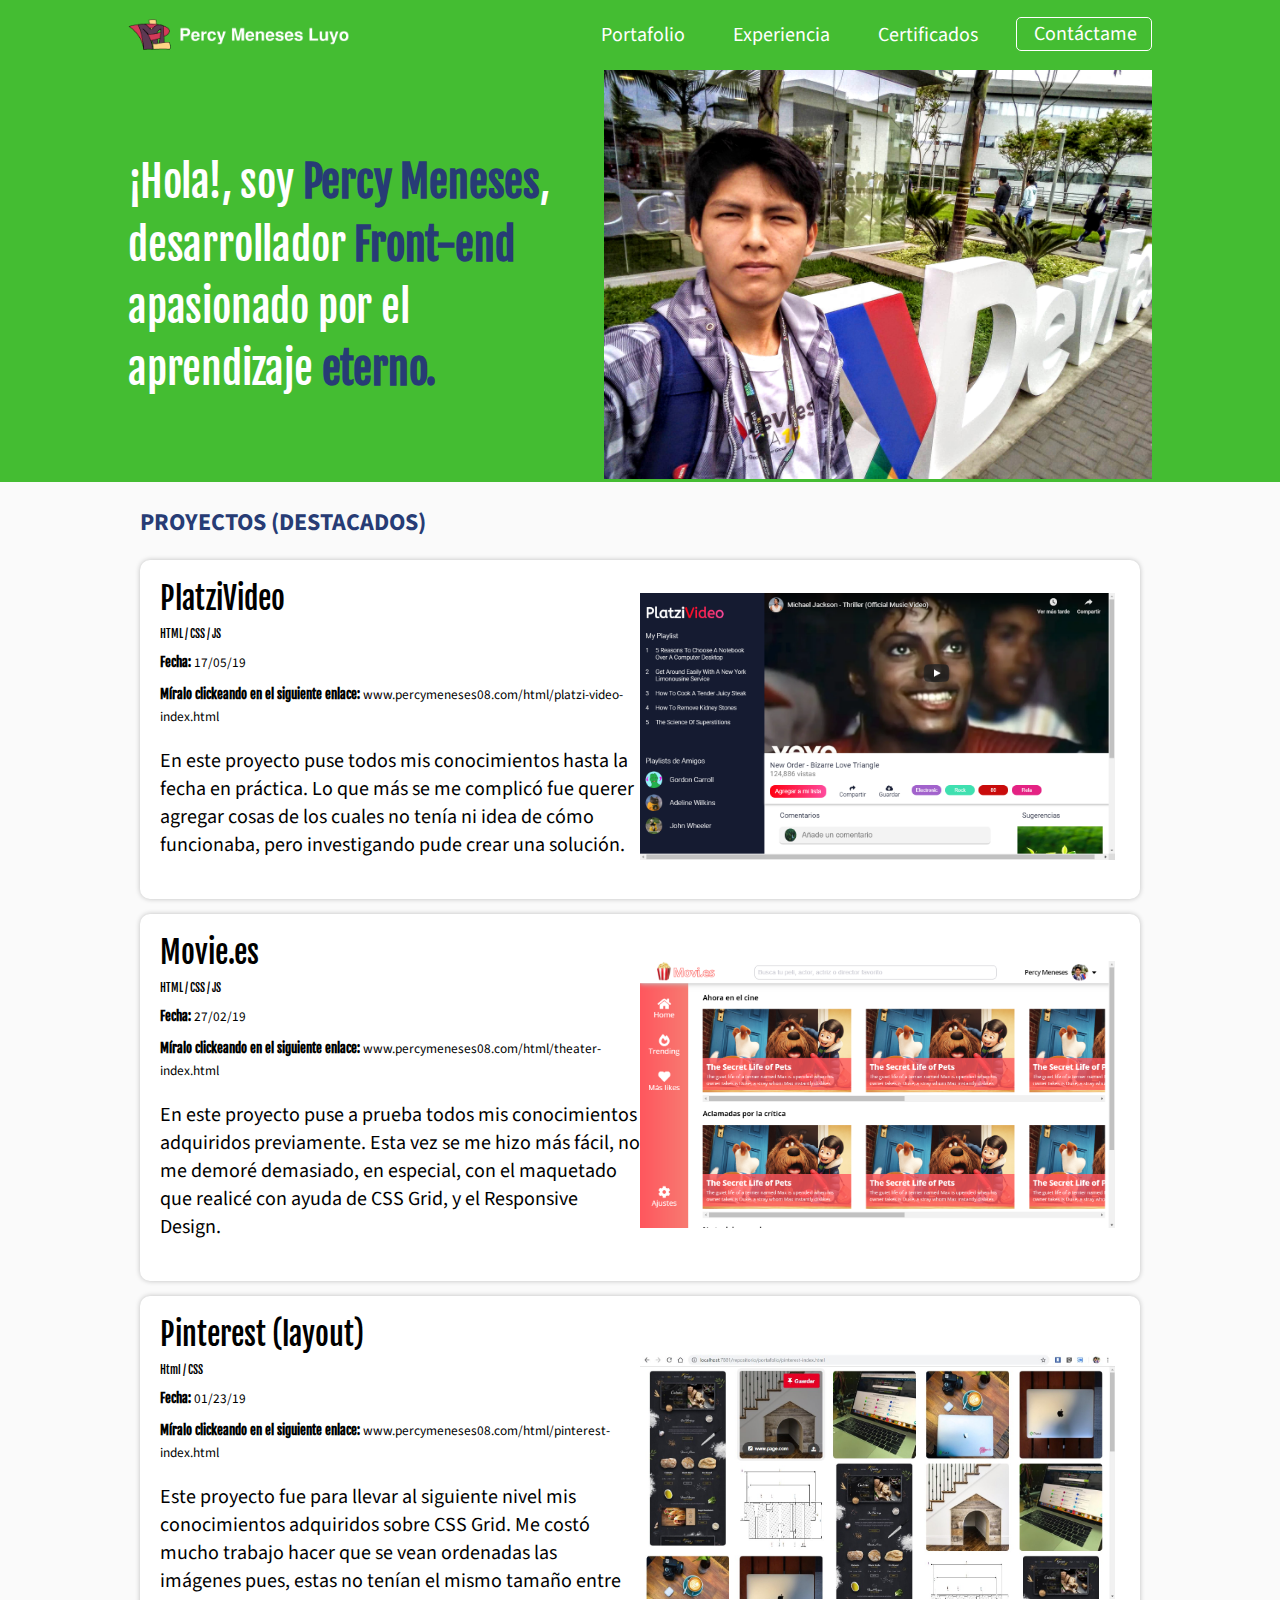
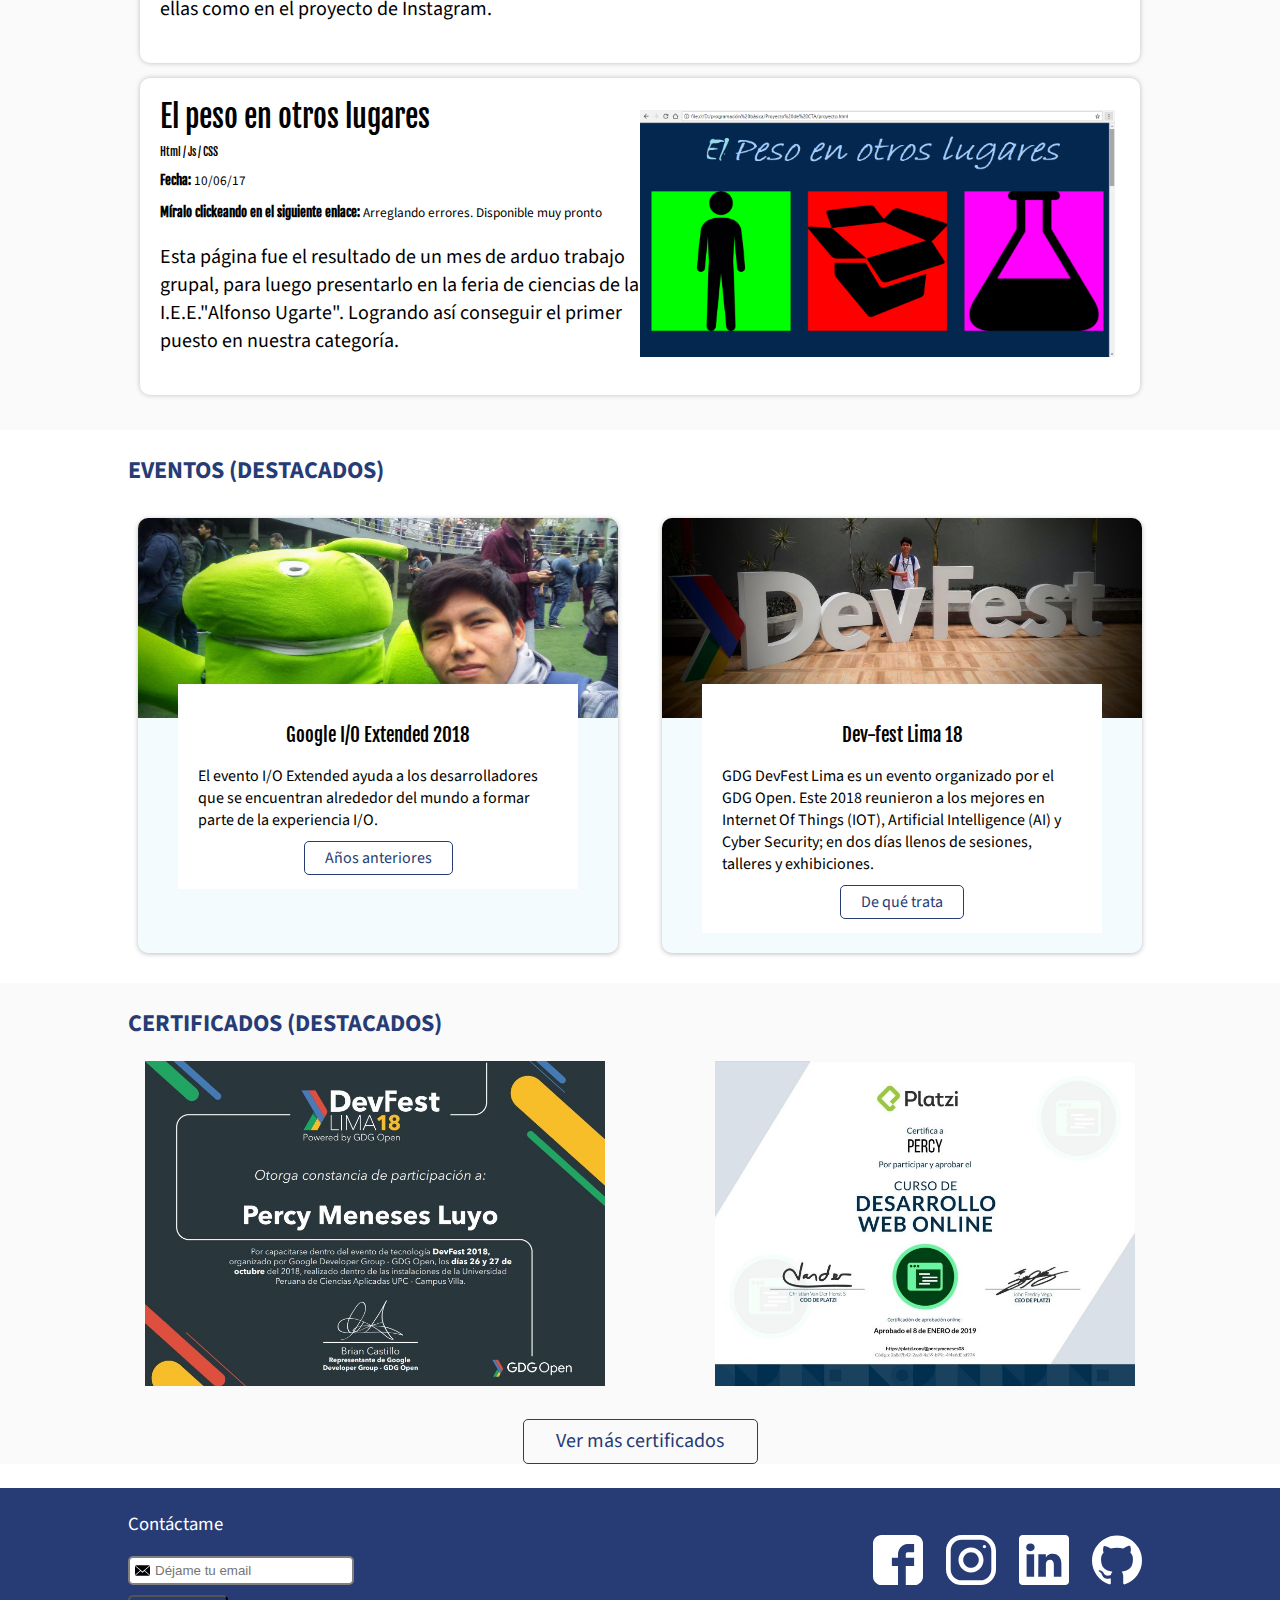
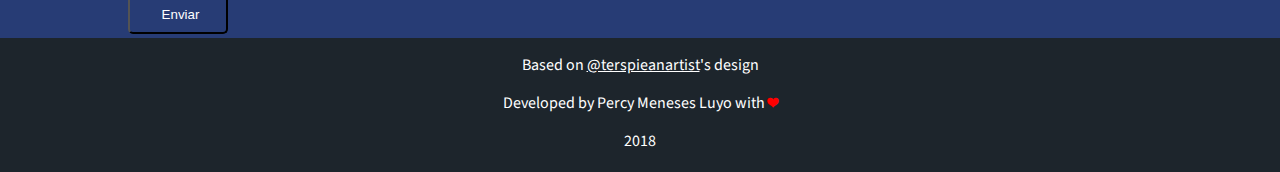
==== index.html @ 31adeeb5 "Arreglando el centrado del container proyectos en la versión móvil" ====
<!DOCTYPE html>
<html lang="es">
  <head>
    <meta charset="UTF-8">
    <meta name="viewport" content="width=device-width, initial-scale=1.0">
    <meta http-equiv="X-UA-Compatible" content="ie=edge">
    <title>Percy Meneses Luyo</title>
    <link rel="icon" type="image/png" href="images/portfolio-images/favicon.png"/>
    <link rel="stylesheet" href="https://use.fontawesome.com/releases/v5.7.2/css/all.css" integrity="sha384-fnmOCqbTlWIlj8LyTjo7mOUStjsKC4pOpQbqyi7RrhN7udi9RwhKkMHpvLbHG9Sr" crossorigin="anonymous">
    <link href="https://fonts.googleapis.com/css?family=Fjalla+One|Source+Sans+Pro" rel="stylesheet">
    <link rel="stylesheet" href="css/portfolio-styles.css"/>
  </head>
  <body>
    <header class="header">
      <div class="container width">
        <figure class="logo">
        <img src="images/portfolio-images/nombre.png" height="50" alt="Logo de mi nombre completo"/>
       </figure>
        <nav class="menu">
        <!-- esta etiqueta de abajo es para tener una lista ordenada -->
        <ol>
          <!-- esta etiqueta de abajo es para poner los íconos, ya sean puntos en una lista desordenada o números en una lista ordenada como es este caso. -->
          <li>
            <a class="link" href="#portafolio">Portafolio</a>
          </li>
          <li>
            <a class="link" href="#eventos">Experiencia</a>
          </li>
          <li>
            <a class="link" href="#certificados">Certificados</a>
          </li>
          <li>
            <a class="link contact-me" href="#contacto">Contáctame</a>
          </li>
        </ol>
        </nav>
      </div>
    </header>
    <section class="hero">
      <div class="container width">
          <h1>
            ¡Hola!, soy <strong>Percy Meneses</strong>,<br/>desarrollador 
            <strong>Front-end</strong><br/>apasionado por el<br/>aprendizaje
            <strong> eterno.</strong>
          </h1>
          <figure class="cover-page">
            <img class="hero-image" src="images/portfolio-images/portada.jpg" alt="foto de portada" width="548"/>
          </figure>
      </div>
    </section>
    <section class="portfolio" id="portafolio">
      <div class="container portfolio">
        <h2 class="project-tit">Proyectos (Destacados)</h2>
        <article class="project platzi-video">
          <div class="project-details">
          <h3 class="project-title">PlatziVideo</h3>
          <h6 class="project-course">HTML / CSS / JS</h6>
          <p class="project-date"><small><strong>Fecha:</strong> 17/05/19</small></p>
          <p class="project-url"><small><strong>Míralo clickeando en el siguiente enlace: </strong><a href="html/platzi-video-index.html">www.percymeneses08.com/html/platzi-video-index.html</a></small></p>
          <p class="project-description">En este proyecto puse todos mis conocimientos hasta la fecha en práctica. Lo que más se me complicó fue querer agregar cosas
            de los cuales no tenía ni idea de cómo funcionaba, pero investigando pude crear una solución.</p>
          </div>
          <figure class="project-image-container">
            <img class="project-image platzi-video" src="images/platzi-video-images/platzi-video-page.png" width="475" alt="captura de pantalla de mi proyecto de PlatziVideo"/>
          </figure>
        </article>
        <article class="project">
          <div class="project-details">
          <h3 class="project-title">Movie.es</h3>
          <h6 class="project-course">HTML / CSS / JS</h6>
          <p class="project-date"><small><strong>Fecha:</strong> 27/02/19</small></p>
          <p class="project-url"><small><strong>Míralo clickeando en el siguiente enlace: </strong><a href="html/theater-index.html">www.percymeneses08.com/html/theater-index.html</a></small></p>
          <p class="project-description">En este proyecto puse a prueba todos mis conocimientos adquiridos previamente. 
            Esta vez se me hizo más fácil, no me demoré demasiado, en especial, con el maquetado que realicé con ayuda de
            CSS Grid, y el Responsive Design.</p>
          </div>
          <figure class="project-image-container">
            <img class="project-image theater" src="images/theater-images/proyectoTheater.png" width="475" alt="captura de pantalla de mi proyecto de CTA"/>
          </figure>
        </article>
        <!-- <article class="project instagram">
          <div class="project-details">
          <h3 class="project-title">Instagram (layout)</h3>
          <h6 class="project-course">Html / CSS</h6>
          <p class="project-date"><small><strong>Fecha:</strong> 01/15/19</small></p>
          <p class="project-url"><small><strong>Puedes verlo en: </strong><a href="html/instagram-index.html">www.percymeneses08.com/instagram-index.html</a></small></p>
          <p class="project-description">Realicé este proyecto para plasmar mis conocimientos adquiridos en CSS Grid y aprender sobre Responsive Design. 
            Lo más complicado fue entender la sintaxis para aplicar este último en el proyecto. Sin embargo, una vez lo entiendes, luego se te vuelve más fácil.</p>
          </div>
          <figure class="project-image-container">
            <img class="project-image" src="images/instagram-images/instagram-page.jpg" width="475" alt="captura de pantalla de mi proyecto de CTA"/>
          </figure>
        </article> -->
        <article class="project pinterest">
          <div class="project-details">
          <h3 class="project-title">Pinterest (layout)</h3>
          <h6 class="project-course">Html / CSS</h6>
          <p class="project-date"><small><strong>Fecha:</strong> 01/23/19</small></p>
          <p class="project-url"><small><strong>Míralo clickeando en el siguiente enlace: </strong><a href="html/pinterest-index.html">www.percymeneses08.com/html/pinterest-index.html</a></small></p>
          <p class="project-description">Este proyecto fue para llevar al siguiente nivel mis conocimientos adquiridos sobre CSS Grid.
            Me costó mucho trabajo hacer que se vean ordenadas las imágenes pues, estas no tenían el mismo tamaño entre ellas como en el proyecto de Instagram.
          </p>
          </div>
          <figure class="project-image-container">
            <img class="project-image pinterest" src="images/pinterest-images/pinterest-page.jpg" width="475" alt="captura de pantalla de mi proyecto de CTA"/>
          </figure>
        </article>
        <article class="project peso">
          <div class="project-details">
          <h3 class="project-title">El peso en otros lugares</h3>
          <h6 class="project-course">Html / Js / CSS</h6>
          <p class="project-date"><small><strong>Fecha:</strong> 10/06/17</small></p>
          <p class="project-url"><small><strong>Míralo clickeando en el siguiente enlace:</strong> Arreglando errores. Disponible muy pronto</small></p>
          <p class="project-description">Esta página fue el resultado de un mes de arduo trabajo 
            grupal, para luego presentarlo en la feria de ciencias de la I.E.E."Alfonso Ugarte". 
            Logrando así conseguir el primer puesto en nuestra categoría.</p>
          </div>
          <figure class="project-image-container">
            <img class="project-image peso" src="images/portfolio-images/proyectoCTA.png" width="475" alt="captura de pantalla de mi proyecto de CTA"/>
          </figure>
        </article>
      </div>
    </section>
    <section id="eventos"> <!-- Esta sección se ha creado 
      para que al hacer click en la sección experiencia, nos pueda 
      llevar a dicha sección pero sin que el título quede demasiado
      pegado al margen. Esto porque el título queda fuera de la
      clase "event-list", en el cual están toda la información 
      dividida correctamente. --> </section>
    <div class="container sub-title">
      <h2 class="event-list-title">Eventos (destacados)</h2>
    </div>
    <section class="event-list">
      <div class="container eve">
        <article class="event">
          <figure class="event-image-container">
            <img src="images/portfolio-images/io-extended.jpg" alt="foto de la i/o extended 2018"/>
          </figure>
          <div class="event-detail">
            <h3 class="event-title">Google I/O Extended 2018</h3>
            <p class="event-description">El evento I/O Extended ayuda a los desarrolladores que se 
              encuentran alrededor del mundo a formar parte de la experiencia I/O.</p>
            <a class="event-url" href="https://www.youtube.com/watch?v=PXyH0X_YLo0" target="_blank">Años anteriores</a>
          </div>
        </article>
        <article class="event">
          <figure class="event-image-container">
            <img class="event-image" src="images/portfolio-images/dev-fest-18.jpg" width="500" alt="foto de la i/o extended 2018"/>
          </figure>
          <div class="event-detail">
            <h3 class="event-title">Dev-fest Lima 18</h3>
            <p class="event-description">
              GDG DevFest Lima es un evento organizado por el GDG Open. 
              Este 2018 reunieron a los mejores en Internet Of Things (IOT), Artificial Intelligence (AI) 
              y Cyber Security; en dos días llenos de sesiones, talleres y exhibiciones.
            </p>
            <a class="event-url" href="https://www.youtube.com/watch?v=TAS1Cl2WfOc" target="_blank">De qué trata</a>
          </div>
        </article>
        <!-- Esto de abajo es para aumentar más eventos. -->
        <!-- 
        <article class="event">
          <figure class="event-image-container">
            <img class="event-image" src="images/io-extended.jpg" width="500" alt="foto de la i/o extended 2018"/>
          </figure>
          <div class="event-detail">
            <h3 class="event-title">Google I/O Extended 2018</h3>
            <p class="event-description">Escribir de qué se trata</p>
            <a class="event-url" href="https://www.youtube.com/watch?v=PXyH0X_YLo0" target="blank">Ver plática</a>
          </div>
        </article>
        <article class="event">
          <figure class="event-image-container">
            <img class="event-image" src="images/io-extended.jpg" width="500" alt="foto de la i/o extended 2018"/>
          </figure>
          <div class="event-detail">
            <h3 class="event-title">Google I/O Extended 2018</h3>
            <p class="event-description">Escribir de qué se trata</p>
            <a class="event-url" href="https://www.youtube.com/watch?v=PXyH0X_YLo0" target="blank">Ver plática</a>
          </div>
        </article> -->
      </div>
    </section>
    <section class="certificates" id="certificados">
      <section class="container certificates-title">
        <h2>Certificados (destacados)</h2>
      </section>
      <div class="diplomas-section">
        <div class="diplomas">
          <figure class="certificates-image devfest">
            <img src="images/portfolio-images/certificates/devfest-2018.jpg" alt="devfest-2018"/>
          </figure>
          <!-- <figure class="certificates-image">
            <img src="images/portfolio-images/certificates/github.jpg" alt="github.jpg"/>
          </figure>-->
          <figure class="certificates-image web">
            <img src="images/portfolio-images/certificates/desarrollo-web-online.jpg" alt="desarrollo-web-online.jpg"/>
          </figure>
        </div>
          <!-- 
            <figure class="certificates-image">
            <img src="images/portfolio-images/certificates/inteligencia-artificial-ibm-watson.jpg" alt="inteligencia-artificial-ibm-watson.jpg"/>
          </figure>
          <figure class="certificates-image">
            <img src="images/portfolio-images/certificates/fundamentos-ibm-cloud.jpg" alt="fundamentos-ibm-cloud.jpg"/>
          </figure>
          <figure class="certificates-image">
            <img src="images/portfolio-images/certificates/marca-personal.jpg" alt="marca-personal.jpg"/>
          </figure>
          <figure class="certificates-image">
            <img src="images/portfolio-images/certificates/programacion-basica.jpg" alt="programacion-basica"/>
          </figure>
          -->
        <a class="event-url certificates" href="html/portfolio-certificates-index.html" target="_blank">Ver más certificados</a>
      </div>
    </section>
    <section class="contact" id="contacto">
      <div class="container width">
          <form action="/suscripcion/" class="form-email">
            <h3>Contáctame</h3>
            <input type="text" placeholder="Déjame tu email"/>
            <button>Enviar</button>
          </form>
          <div class="social">
            <a href="https://facebook.com/percymeneses08" class="social-link facebook"></a>
            <a href="https://instagram.com/percymeneses08" class="social-link instagram"></a>
            <!-- <a href="https://twitter.com/percymeneses08" class="social-link twitter"></a> -->
            <a href="https://linkedin.com/in/percymeneses08" class="social-link linkedin"></a>
            <a href="https://github.com/percymeneses08" class="social-link github"></a>
          </div>
      </div> 
    </section>
    <footer class="footer">
      <div class="container width foot">
        <div>
          <p>Based on <a href= "https://twitter.com/thespianartist" target="_blank">@terspieanartist</a>'s design</p>
        </div>
        <div>
          <p class="developer">Developed by Percy Meneses Luyo with <strong>❤</strong></p>
        </div>
        <div>2018</div>
      </div>
    </footer>
    <div class="bottom-menu">
      <ol>
        <li class="project-link">
          <span>
            <i class="fas fa-laptop-code"></i>
          </span>
          <p>Proyectos</p>
        </li>
        <li class="event-link">
          <span>
            <i class="far fa-calendar-alt"></i>
          </span>
          <p>Eventos</p>
        </li>
        <li class="certificate-link">
          <span>
            <i class="fas fa-scroll"></i>
          </span>
          <p>Certificados</p>
        </li>
        <li class="contact-link">
          <span>
            <i class="far fa-address-book"></i>
          </span>
          <p>Contáctame</p>
        </li>
      </ol>
    </div>
    <script type="text/javascript" src="js/portfolio.js"></script>
  </body>
</html>
---- css/portfolio-styles.css ----
body {
  font-family: 'Source Sans Pro', sans-serif;
  margin: 0;
}

h1,
h2,
h3,
h4,
h5,
h6 {
  font-family: 'Fjalla One', sans-serif;
  font-weight: normal;
}

h1 {
  font-size: 2.6em;
  line-height: 1.5em;
  letter-spacing: -.2px;
  color: white;
  margin: 0;
}

h1 strong {
  color: #273c75;
}

h2 {
  color: #273c75;
  text-transform: uppercase;
  font-family: 'Source Sans Pro', sans-serif;
  font-weight: bolder;
  font-size: 24px;
  margin-bottom: 40px;
}

.hero {
  height: 412px;
  /* background-image: url('../images/portada.jpg'); */
  background-color: #44bd32;
  /* background-size: 500px; */
  /* background-repeat: no-repeat; */
  /* background-position-x: right; */
  display: flex;
  align-items: center;
  justify-content: space-between;
}

.hero-image {
  object-fit: cover;
}

.container.portfolio {
  display: grid;
  justify-content: center;
  margin: 0;
}
.portfolio {
  background: #fafafa;
  padding-bottom: 20px;
  margin: 0;
}

.project {
  border-radius: 10px;
  /* margin: 10px; */
  margin-bottom: 15px;
  padding: 20px;
  background: white;
  display: flex;
  align-items: center;
  justify-content: space-between;
  box-shadow: 0px 0px 5px #bebebe;
  width: 57vw;
}

.project-course,
.project-date,
.project-url {
  margin: 10px 0;
}
.portfolio a {
  text-decoration: none;
  color: black;
}

.project-description {
  font-size: 20px;
}

.project strong {
  font-family: 'Fjalla One', sans-serif;
}

.project-title {
  font-size: 30px;
  margin-top: 0;
  margin-bottom: 10px;
}

.project-details {
  /* estos son las medidas del espacio que le pertenece a la clase "project" */
  width: 500px;
  /* height: 100px; */
}

.project-image-container {
  width: 500px;
}
.project-image {
  cursor: pointer;
}

.header {
  background-color: #44bd32;
  color: white;
  display: flex;
  justify-content: space-between;
  align-items: center;
  position: relative;
  height: 70px;
}

ol,
ul {
  margin: 0;
  padding: 0;
  /* esto de abajo es para borrar los números */
  list-style:none;
}

figure {
  margin: 0;
}

.menu {
  height: inherit;
}

.header ol {
  display: flex;
  height: inherit;
}

.header ol li {
  height: inherit;
}

.header a {
  color: white;
  text-decoration: none;
  display: flex;
  align-items: center;
  height: inherit;
  padding: 0 10px;
  justify-content: space-around;
  margin-left: 28px;
  font-size: 20px;
}

.link.contact-me {
  border: 1px solid;
  height: 30px;
  padding: 1px 17px;
  border-radius: 5px;
  width: 100px;
  margin-top: 17px;
  /* text-align: center; */
}

.footer {
  background-color: #1d252c;
  color: white;
  display: flex;
  align-items: center;
  justify-content: space-between;
}

.footer img {
  vertical-align: middle;
}

.footer a {
  color: white;
}

.container.eve {
  width: 100%;
}
.event-list {
  display: flex;
  flex-wrap: wrap;
}

.event {
  margin: 10px;
  width: 540px;
  border-radius: 10px;
  overflow: hidden;
  flex-shrink: 0;
  background: #f4fbff;
  box-shadow: 0px 1px 5px #bebebe;
}

.event-image-container {
  width: inherit;
}

.event img {
  width: inherit;
  height: 200px;
  /* esto de abajo es para que la imagen no quede deformada */
  object-fit: cover;
}

.event-detail {
  margin: 20px 40px;
  background: white;
  /* esto de abajo es para que el texto suba */
  margin-top: -40px;
  /* esto de abajo es para que el detalle del evento esté delante de la imagen */
  position: relative;
  padding: 20px;
  /* no usar just... */
  text-align: center;
}

.event-description {
  text-align: left;
}

.event-url {
  color: #273c75;
  /* el borde asimila por defecto el color de su texto */
  border: 1px solid;
  padding: 5px 20px;
  text-decoration: none;
  border-radius: 5px;
}

.certificates {
  /* background: #dcdde1; */
  background: #fafafa;
}

.container.certificates-title {
  display: flex;
  margin-top: 20px;
  padding-bottom: 0px;
}

.certificates-image.devfest,
.certificates-image.web {
  width: 460px;
  margin: 0 55px;
}
.certificates-image.web {
  width: 420px;
}

.diplomas {
  /* este margin no van en la clase certificates porque 
  sino haríamos que el color de fondo también esté centrado */
  margin: 0 auto;
  display: flex;
  /* justify-content: space-between; */
  flex-wrap: wrap;
  justify-content: center;
}
.diplomas-section {
  display: grid;
  margin-bottom: 24px;
}

.certificates-image img {
  margin-bottom: 27px;
  width: 100%;
}
.event-url.certificates {
  font-size: 20px;
  display: flex;
  justify-self: center;
  justify-content: center;
  align-items: center;
  width: 193px;
  height: 33px;
}

.contact {
  background-color: #273c75;
  color: white;
  height: 150px;
  display: flex;
  align-items: center;
  justify-content: space-between;
}

.social-link {
  display: inline-block;
  width: 50px;
  height: 50px;
  margin: 0 10px;
  background-size: 50px 50px;
}

.social-link.facebook {
  background-image: url('../images/portfolio-images/facebook.svg');
}

.social-link.instagram {
  background-image: url('../images/portfolio-images/instagram.svg');
}

.social-link.twitter {
  background-image: url('../images/portfolio-images/twitter.svg');
}

.social-link.linkedin {
  background-image: url('../images/portfolio-images/linkedin.svg');
}

.social-link.github {
  background-image: url('../images/portfolio-images/github.svg');
}

.form-email input{
  border-color: gray;
  border-style: solid;
  border-radius: 5px;
  padding: 5px 20px 5px 25px;
  background-image: url('../images/portfolio-images/envelope.svg');
  background-size: 15px 15px;
  background-repeat: no-repeat;
  background-position-y: center;
  background-position-x: 5px;
}

.form-email button {
  display: block;
  margin-top: 5px;
  background: transparent;
  color: white;
  padding: 10px 20px 10px 25px;
  border-radius: 5px;
  width: 100px;
  margin-top: 10px;
}

.form-email h3 {
  font-family: 'Source Sans Pro', sans-serif;
}

.developer {
  margin-top: 0;
}

.container {
  /* Nunca activar esto de abajo que trae problemas con el width en la versión de escritorio */
  /* width: 100%; */
  padding: 0 20vw;
  display: inherit;
  height: inherit;
  align-items: inherit;
  justify-content: space-between;
  flex-wrap: inherit;
}
.container.width {
  width: 100%;
}
.container.foot {
  display: grid;
  justify-content: center;
  justify-items: center;
  margin-bottom: 20px;
}
.container h2 {
  margin-top: 0;
  padding-top: 23px;
  margin-bottom: 20px;
}
.footer .container strong {
  color: red;
}
.bottom-menu {
  display: none;
  color: #5f6368;
}

@media screen and (max-width: 1919px) {
  .container {
    padding: 0 10vw;
  }
  .project {
    width: 75vw;
  }
  .event {
    width: 480px;
  }
}
@media screen and (max-width: 1279px) {
  .container {
    padding: 0 2vw;
  }
  .project {
    width: 91vw;
  }
  .event {
    width: 470px;
  }
  .certificates-image.certificates-image.devfest,
  .certificates-image.web {
    width: 400px;
  }
}
@media screen and (max-width: 1023px) {
  .header .container {
    justify-content: center;
  }
  .menu {
    display: none;
  }
  .cover-page {
    width: 360px;
  }
  .cover-page img {
    content: url("../images/portfolio-images/portada-mobile.jpg");
    width: 100%;
  }
  .project-tit {
    display: flex;
    justify-content: center;
  }
  .project {
    justify-content: space-around;
  }
  .project.peso {
    display: none;
  }
  .project-image-container {
    width: 600px;
    margin-left: 10px;
  }
  .project-image.platzi-video {
    content: url("../images/platzi-video-images/proyectoPlatziVideo-tablet.png");
    width: 100%;
  }
  .project-image.theater {
    content: url("../images/theater-images/proyectoTheater-tablet.png");
    width: 100%;
  }
  .project.pinterest {
    display: none;
  }
  .project-details {
    width: 300px;
  }
  .certificates-image {
    width: 270px !important;
  }
  .event {
    width: 340px;
  }
  .event-list-title {
    display: flex;
    justify-content: center;
    margin-left: 0;
  }
  .container.foot {
    margin-bottom: 100px;
  }
  .container.certificates-title {
    margin: 0;
    padding-left: 0;
    justify-content: center;
  }
  .bottom-menu {
    background-color: white;
    box-shadow: 0 -1px 6px 0 rgba(32,33,36,0.28);
    display: grid;
    position: fixed;
    bottom: 0;
  }
  .bottom-menu ol{
    display: grid;
    grid-template-columns: 25vw 25vw 25vw 25vw;
    grid-template-areas: "project-link certificate-link event-link contact-link";
    padding: 10px 0;
  }
  .bottom-menu span {
    font-size: 30px;
  }
  .bottom-menu p {
    margin: 0;
    font-size: 15px;
  }
  .project-link {
    grid-area: project-link;
  }
  .certificate-link {
    grid-area: certificate-link;
  }
  .event-link {
    grid-area: event-link;
  }
  .contact.link {
    grid-area: contact-link;
  }

  .project-link,
  .certificate-link,
  .event-link,
  .contact-link {
    display: flex;
    flex-direction: column;
    align-items: center;
  }
}
@media screen and (max-width: 767px) {
  .container h1 {
    font-size: 1.43em;
  }
  .cover-page {
    width: 140px;
  }
  .hero {
    height: 50vw;
  }
  .project-image-container {
    width: 200px;
  }
  .project-image.platzi-video {
    content: url("../images/platzi-video-images/proyectoPlatziVideo-mobile.png");
    width: 100%;
  }
  .project-image.theater {
    content: url("../images/theater-images/proyectoTheater-mobile.png");
    width: 100%;
  }
  .project-image.pinterest {
    content: url("../images/pinterest-images/proyectoPinterest-mobile.png");
    width: 100%;
  }
  .project.pinterest {
    display: grid;
  }
  .event {
    margin: 10px 0;
    width: 96vw !important;
  }
  .portfolio .container {
    padding: 0;
  }
  .project {
    justify-content: space-around;
    width: 88vw;
    display: grid;
  }
    .project-description {
      font-size: 15px;
    }
    .project.instagram,
    .project.peso {
      display: none;
    }
  .project-image-container {
    width: 300px;
    margin-left: 0;
  }
    .project-details {
      width: 300px;
    }
  .container.sub-title {
    padding: 0;
   }
  .container.container.sub-title h2 {
    margin-bottom: 10px;;
  }
  .certificates-image.certificates-image.devfest,
  .certificates-image.web {
    width: 400px !important;
    margin: 0;
  }
    .event {
      width: 365px;
    }
  .contact {
    display: grid;
    justify-content: center;
    height: 240px;
  }
    .form-email h3 {
      margin-top: 20px;
      display: grid;
      justify-content: center;
    }
    .form-email h3,
    button {
      justify-self: center;
    }
  .form-email {
    display: grid;
  }
    .social {
      margin: 10px 0;
    }
    .footer {
      display: grid;
      justify-content: center;
    }
  .footer .container div {
    justify-self: center;
  }
  
}
@media screen and (max-width: 320px) {
  .hero {
    height: 70vw;
  }
}
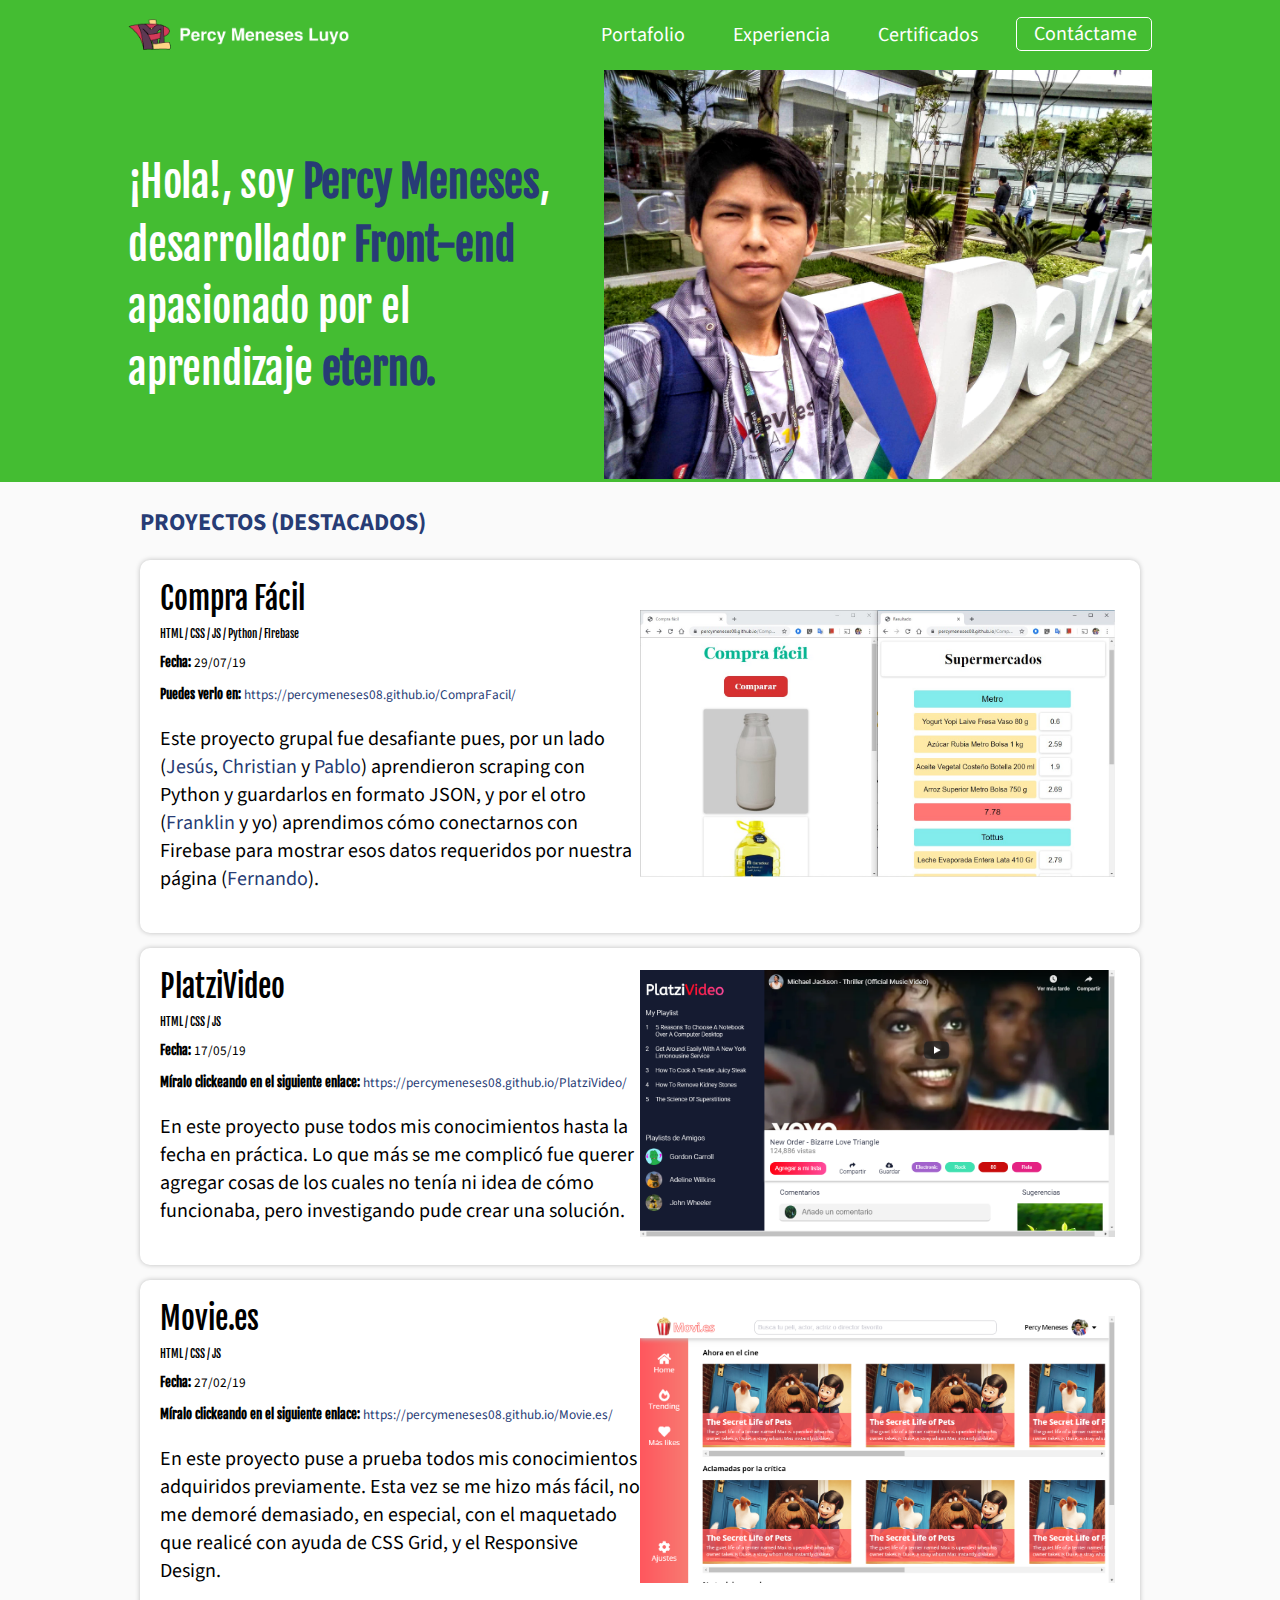
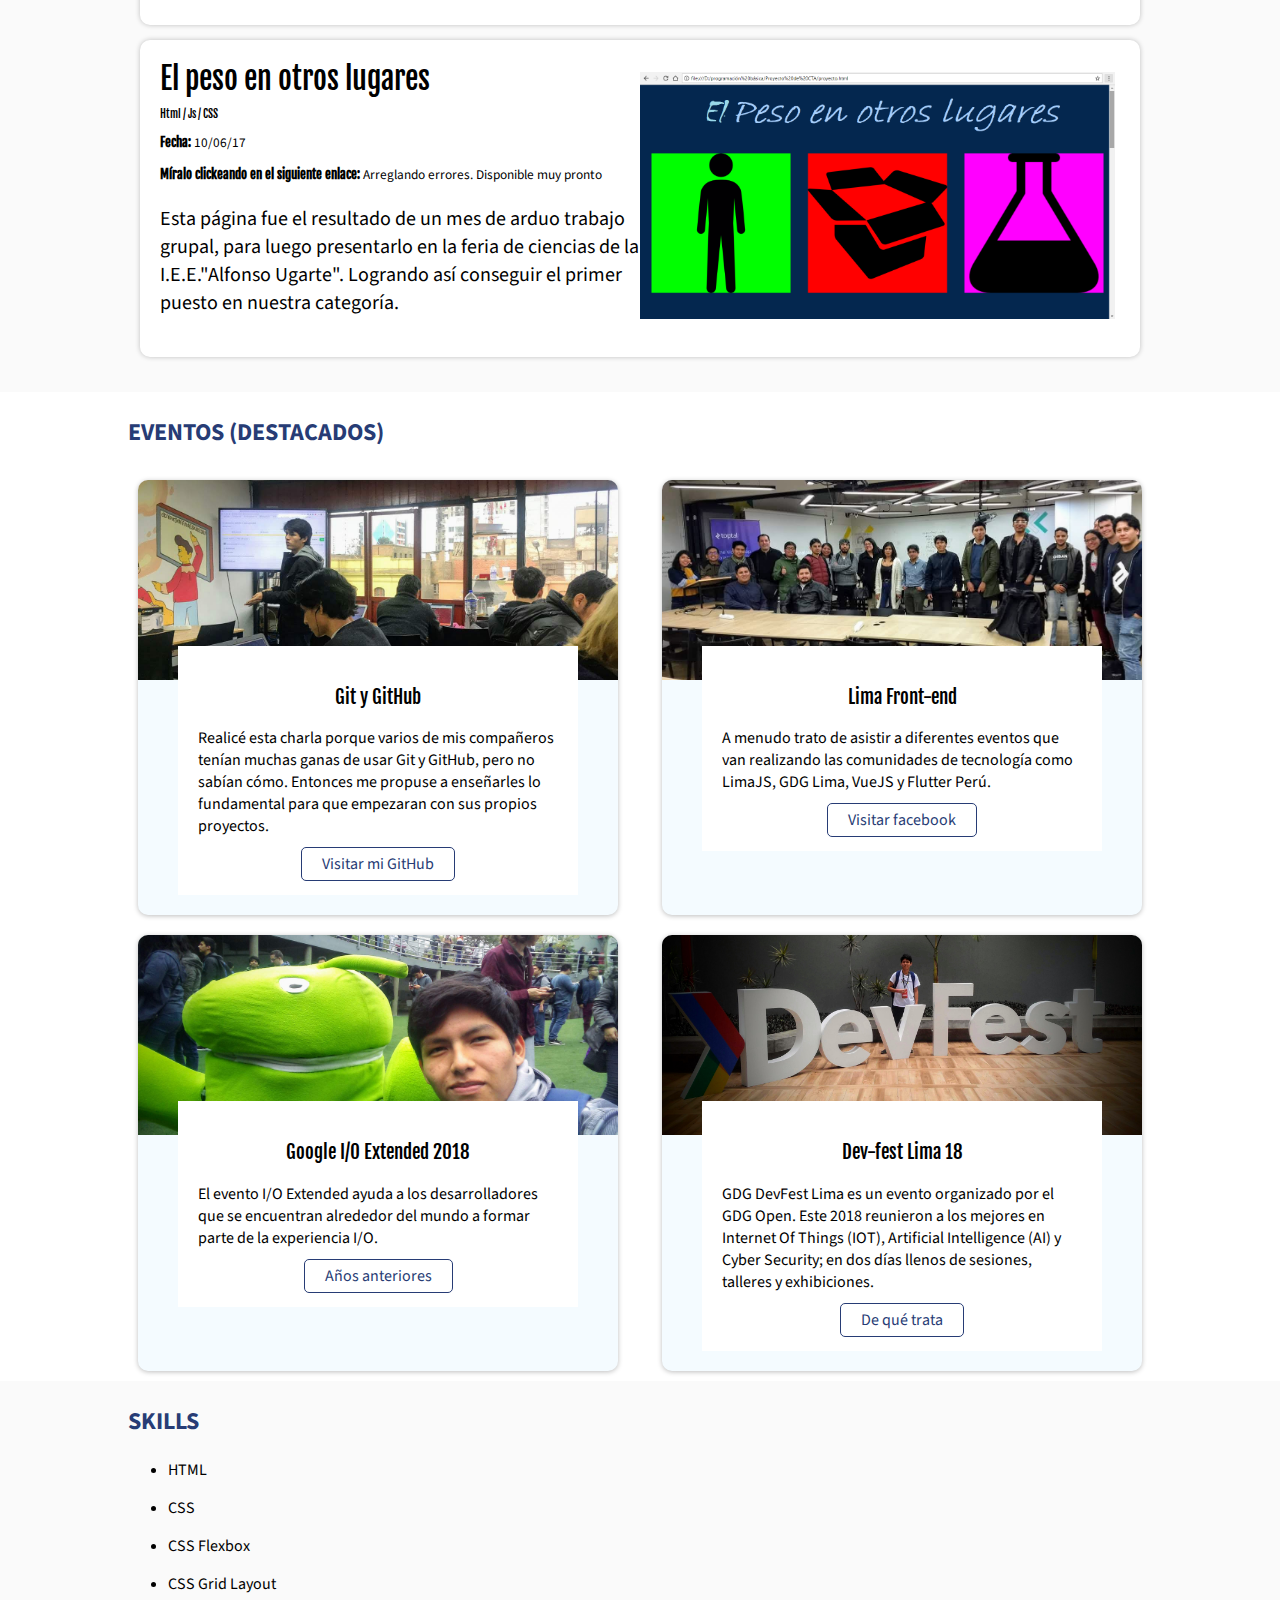
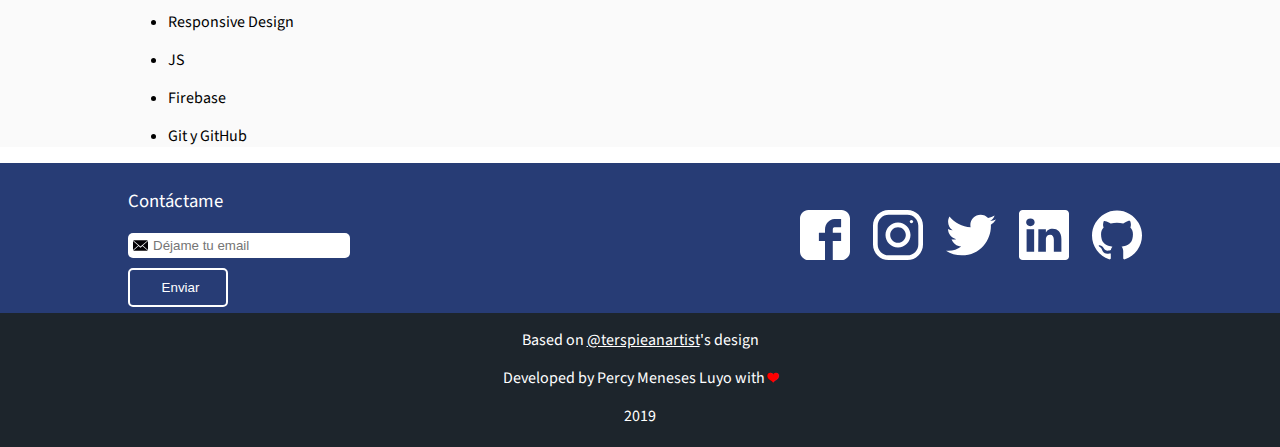
==== commit f205bd4a: "Moviendo mis proyectos a GitHub y agregando más eventos" ====
--- a/index.html
+++ b/index.html
@@ -51,12 +51,29 @@
     <section class="portfolio" id="portafolio">
       <div class="container portfolio">
         <h2 class="project-tit">Proyectos (Destacados)</h2>
+        <article class="project compraFacil">
+          <div class="project-details">
+          <h3 class="project-title">Compra Fácil</h3>
+          <h6 class="project-course">HTML / CSS / JS / Python / Firebase</h6>
+          <p class="project-date"><small><strong>Fecha:</strong> 29/07/19</small></p>
+          <p class="project-url"><small><strong>Puedes verlo en: </strong><a href="https://percymeneses08.github.io/CompraFacil/">https://percymeneses08.github.io/CompraFacil/</a></small></p>
+          <p class="project-description">
+            Este proyecto grupal fue desafiante pues, por un lado (<a href="https://www.youtube.com/channel/UCREDjwC4KYdL-m3aQ3LpA6w">Jesús</a>, 
+            <a href="https://www.linkedin.com/in/jhan-christian-calderon-mariano-20b12a163/">Christian</a> y <a href="https://github.com/PBenavides">Pablo</a>) 
+            aprendieron scraping con Python y guardarlos en formato JSON, y por el otro (<a href="">Franklin</a> y yo) aprendimos cómo conectarnos
+            con Firebase para mostrar esos datos requeridos por nuestra página (<a href="https://www.linkedin.com/in/jfacabreran">Fernando</a>).
+          </p>
+          </div>
+          <figure class="project-image-container">
+            <img class="project-image compra-facil" src="images/compra-facil-images/proyecto-compra-facil-desktop.jpg" width="475" alt="captura de pantalla del proyecto en equipo"/>
+          </figure>
+        </article>
         <article class="project platzi-video">
           <div class="project-details">
           <h3 class="project-title">PlatziVideo</h3>
           <h6 class="project-course">HTML / CSS / JS</h6>
           <p class="project-date"><small><strong>Fecha:</strong> 17/05/19</small></p>
-          <p class="project-url"><small><strong>Míralo clickeando en el siguiente enlace: </strong><a href="html/platzi-video-index.html">www.percymeneses08.com/html/platzi-video-index.html</a></small></p>
+          <p class="project-url"><small><strong>Míralo clickeando en el siguiente enlace: </strong><a href="https://percymeneses08.github.io/PlatziVideo/">https://percymeneses08.github.io/PlatziVideo/</a></small></p>
           <p class="project-description">En este proyecto puse todos mis conocimientos hasta la fecha en práctica. Lo que más se me complicó fue querer agregar cosas
             de los cuales no tenía ni idea de cómo funcionaba, pero investigando pude crear una solución.</p>
           </div>
@@ -69,7 +86,7 @@
           <h3 class="project-title">Movie.es</h3>
           <h6 class="project-course">HTML / CSS / JS</h6>
           <p class="project-date"><small><strong>Fecha:</strong> 27/02/19</small></p>
-          <p class="project-url"><small><strong>Míralo clickeando en el siguiente enlace: </strong><a href="html/theater-index.html">www.percymeneses08.com/html/theater-index.html</a></small></p>
+          <p class="project-url"><small><strong>Míralo clickeando en el siguiente enlace: </strong><a href="https://percymeneses08.github.io/Movie.es/">https://percymeneses08.github.io/Movie.es/</a></small></p>
           <p class="project-description">En este proyecto puse a prueba todos mis conocimientos adquiridos previamente. 
             Esta vez se me hizo más fácil, no me demoré demasiado, en especial, con el maquetado que realicé con ayuda de
             CSS Grid, y el Responsive Design.</p>
@@ -91,7 +108,7 @@
             <img class="project-image" src="images/instagram-images/instagram-page.jpg" width="475" alt="captura de pantalla de mi proyecto de CTA"/>
           </figure>
         </article> -->
-        <article class="project pinterest">
+        <!-- <article class="project pinterest">
           <div class="project-details">
           <h3 class="project-title">Pinterest (layout)</h3>
           <h6 class="project-course">Html / CSS</h6>
@@ -104,7 +121,7 @@
           <figure class="project-image-container">
             <img class="project-image pinterest" src="images/pinterest-images/pinterest-page.jpg" width="475" alt="captura de pantalla de mi proyecto de CTA"/>
           </figure>
-        </article>
+        </article> -->
         <article class="project peso">
           <div class="project-details">
           <h3 class="project-title">El peso en otros lugares</h3>
@@ -134,6 +151,30 @@
       <div class="container eve">
         <article class="event">
           <figure class="event-image-container">
+            <img class="event-image" src="images/portfolio-images/github-hackspace.jpg" width="500" alt="foto de la i/o extended 2018"/>
+          </figure>
+          <div class="event-detail">
+            <h3 class="event-title">Git y GitHub</h3>
+            <p class="event-description">Realicé esta charla porque varios de mis compañeros tenían muchas ganas de usar Git y GitHub,
+              pero no sabían cómo. Entonces me propuse a enseñarles lo fundamental para que empezaran con sus propios proyectos.
+            </p>
+            <a class="event-url" href="https://github.com/percymeneses08" target="blank">Visitar mi GitHub</a>
+          </div>
+        </article>
+        <article class="event">
+          <figure class="event-image-container">
+            <img class="event-image" src="images/portfolio-images/lima-frontend.jpg" width="500" alt="foto de la i/o extended 2018"/>
+          </figure>
+          <div class="event-detail">
+            <h3 class="event-title">Lima Front-end</h3>
+            <p class="event-description">A menudo trato de asistir a diferentes eventos que van realizando las comunidades de tecnología como 
+              LimaJS, GDG Lima, VueJS y Flutter Perú.
+            </p>
+            <a class="event-url" href="https://www.facebook.com/limafrontend/" target="blank">Visitar facebook</a>
+          </div>
+        </article>
+        <article class="event">
+          <figure class="event-image-container">
             <img src="images/portfolio-images/io-extended.jpg" alt="foto de la i/o extended 2018"/>
           </figure>
           <div class="event-detail">
@@ -156,32 +197,10 @@
             </p>
             <a class="event-url" href="https://www.youtube.com/watch?v=TAS1Cl2WfOc" target="_blank">De qué trata</a>
           </div>
-        </article>
-        <!-- Esto de abajo es para aumentar más eventos. -->
-        <!-- 
-        <article class="event">
-          <figure class="event-image-container">
-            <img class="event-image" src="images/io-extended.jpg" width="500" alt="foto de la i/o extended 2018"/>
-          </figure>
-          <div class="event-detail">
-            <h3 class="event-title">Google I/O Extended 2018</h3>
-            <p class="event-description">Escribir de qué se trata</p>
-            <a class="event-url" href="https://www.youtube.com/watch?v=PXyH0X_YLo0" target="blank">Ver plática</a>
-          </div>
-        </article>
-        <article class="event">
-          <figure class="event-image-container">
-            <img class="event-image" src="images/io-extended.jpg" width="500" alt="foto de la i/o extended 2018"/>
-          </figure>
-          <div class="event-detail">
-            <h3 class="event-title">Google I/O Extended 2018</h3>
-            <p class="event-description">Escribir de qué se trata</p>
-            <a class="event-url" href="https://www.youtube.com/watch?v=PXyH0X_YLo0" target="blank">Ver plática</a>
-          </div>
-        </article> -->
-      </div>
-    </section>
-    <section class="certificates" id="certificados">
+        </article> 
+      </div>
+    </section>
+    <!-- <section class="certificates" id="certificados">
       <section class="container certificates-title">
         <h2>Certificados (destacados)</h2>
       </section>
@@ -190,29 +209,45 @@
           <figure class="certificates-image devfest">
             <img src="images/portfolio-images/certificates/devfest-2018.jpg" alt="devfest-2018"/>
           </figure>
-          <!-- <figure class="certificates-image">
-            <img src="images/portfolio-images/certificates/github.jpg" alt="github.jpg"/>
-          </figure>-->
           <figure class="certificates-image web">
             <img src="images/portfolio-images/certificates/desarrollo-web-online.jpg" alt="desarrollo-web-online.jpg"/>
           </figure>
         </div>
-          <!-- 
-            <figure class="certificates-image">
-            <img src="images/portfolio-images/certificates/inteligencia-artificial-ibm-watson.jpg" alt="inteligencia-artificial-ibm-watson.jpg"/>
-          </figure>
-          <figure class="certificates-image">
-            <img src="images/portfolio-images/certificates/fundamentos-ibm-cloud.jpg" alt="fundamentos-ibm-cloud.jpg"/>
-          </figure>
-          <figure class="certificates-image">
-            <img src="images/portfolio-images/certificates/marca-personal.jpg" alt="marca-personal.jpg"/>
-          </figure>
-          <figure class="certificates-image">
-            <img src="images/portfolio-images/certificates/programacion-basica.jpg" alt="programacion-basica"/>
-          </figure>
-          -->
         <a class="event-url certificates" href="html/portfolio-certificates-index.html" target="_blank">Ver más certificados</a>
       </div>
+    </section> -->
+    <section class="certificates" id="certificados">
+      <section class="container">
+        <h2>Skills</h2>
+        <div>
+          <ul>
+            <li>
+              <p>HTML</p>
+            </li>
+            <li>
+              <p>CSS</p>
+            </li>
+            <li>
+              <p>CSS Flexbox</p>
+            </li>
+            <li>
+              <p>CSS Grid Layout</p>
+            </li>
+            <li>
+              <p>Responsive Design</p>
+            </li>
+            <li>
+              <p>JS</p>
+            </li>
+            <li>
+              <p>Firebase</p>
+            </li>
+            <li>
+              <p>Git y GitHub</p>
+            </li>
+          </ul>
+        </div>
+      </section>
     </section>
     <section class="contact" id="contacto">
       <div class="container width">
@@ -224,7 +259,7 @@
           <div class="social">
             <a href="https://facebook.com/percymeneses08" class="social-link facebook"></a>
             <a href="https://instagram.com/percymeneses08" class="social-link instagram"></a>
-            <!-- <a href="https://twitter.com/percymeneses08" class="social-link twitter"></a> -->
+            <a href="https://twitter.com/percymeneses08" class="social-link twitter"></a>
             <a href="https://linkedin.com/in/percymeneses08" class="social-link linkedin"></a>
             <a href="https://github.com/percymeneses08" class="social-link github"></a>
           </div>
@@ -238,7 +273,7 @@
         <div>
           <p class="developer">Developed by Percy Meneses Luyo with <strong>❤</strong></p>
         </div>
-        <div>2018</div>
+        <div>2019</div>
       </div>
     </footer>
     <div class="bottom-menu">
@@ -259,7 +294,7 @@
           <span>
             <i class="fas fa-scroll"></i>
           </span>
-          <p>Certificados</p>
+          <p>Skills</p>
         </li>
         <li class="contact-link">
           <span>
--- a/css/portfolio-styles.css
+++ b/css/portfolio-styles.css
@@ -81,7 +81,7 @@
 }
 .portfolio a {
   text-decoration: none;
-  color: black;
+  color: #273c75;
 }
 
 .project-description {
@@ -126,7 +126,7 @@
   margin: 0;
   padding: 0;
   /* esto de abajo es para borrar los números */
-  list-style:none;
+  list-style: none;
 }
 
 figure {
@@ -257,6 +257,15 @@
 .certificates-image.web {
   width: 420px;
 }
+.certificates h2 {
+  margin: 5px 0;
+}
+.certificates div {
+  padding: 0 40px;
+}
+.certificates ul {
+  list-style: unset;
+}
 
 .diplomas {
   /* este margin no van en la clase certificates porque 
@@ -324,8 +333,7 @@
 }
 
 .form-email input{
-  border-color: gray;
-  border-style: solid;
+  border: 0;
   border-radius: 5px;
   padding: 5px 20px 5px 25px;
   background-image: url('../images/portfolio-images/envelope.svg');
@@ -344,6 +352,7 @@
   border-radius: 5px;
   width: 100px;
   margin-top: 10px;
+  border: 2px solid white;
 }
 
 .form-email h3 {
@@ -440,6 +449,10 @@
     width: 600px;
     margin-left: 10px;
   }
+  .project-image.compra-facil{
+    content: url("../images/compra-facil-images/proyecto-compra-facil-tablet.png");
+    width: 100%;
+  }
   .project-image.platzi-video {
     content: url("../images/platzi-video-images/proyectoPlatziVideo-tablet.png");
     width: 100%;
@@ -483,7 +496,7 @@
   .bottom-menu ol{
     display: grid;
     grid-template-columns: 25vw 25vw 25vw 25vw;
-    grid-template-areas: "project-link certificate-link event-link contact-link";
+    grid-template-areas: "project-link event-link certificate-link contact-link";
     padding: 10px 0;
   }
   .bottom-menu span {
@@ -528,6 +541,10 @@
   .project-image-container {
     width: 200px;
   }
+  .project-image.compra-facil {
+    content: url("../images/compra-facil-images/proyecto-compra-facil-mobile.png");
+    width: 100%;
+  }
   .project-image.platzi-video {
     content: url("../images/platzi-video-images/proyectoPlatziVideo-mobile.png");
     width: 100%;
@@ -552,7 +569,7 @@
   }
   .project {
     justify-content: space-around;
-    width: 88vw;
+    width: 86vw;
     display: grid;
   }
     .project-description {
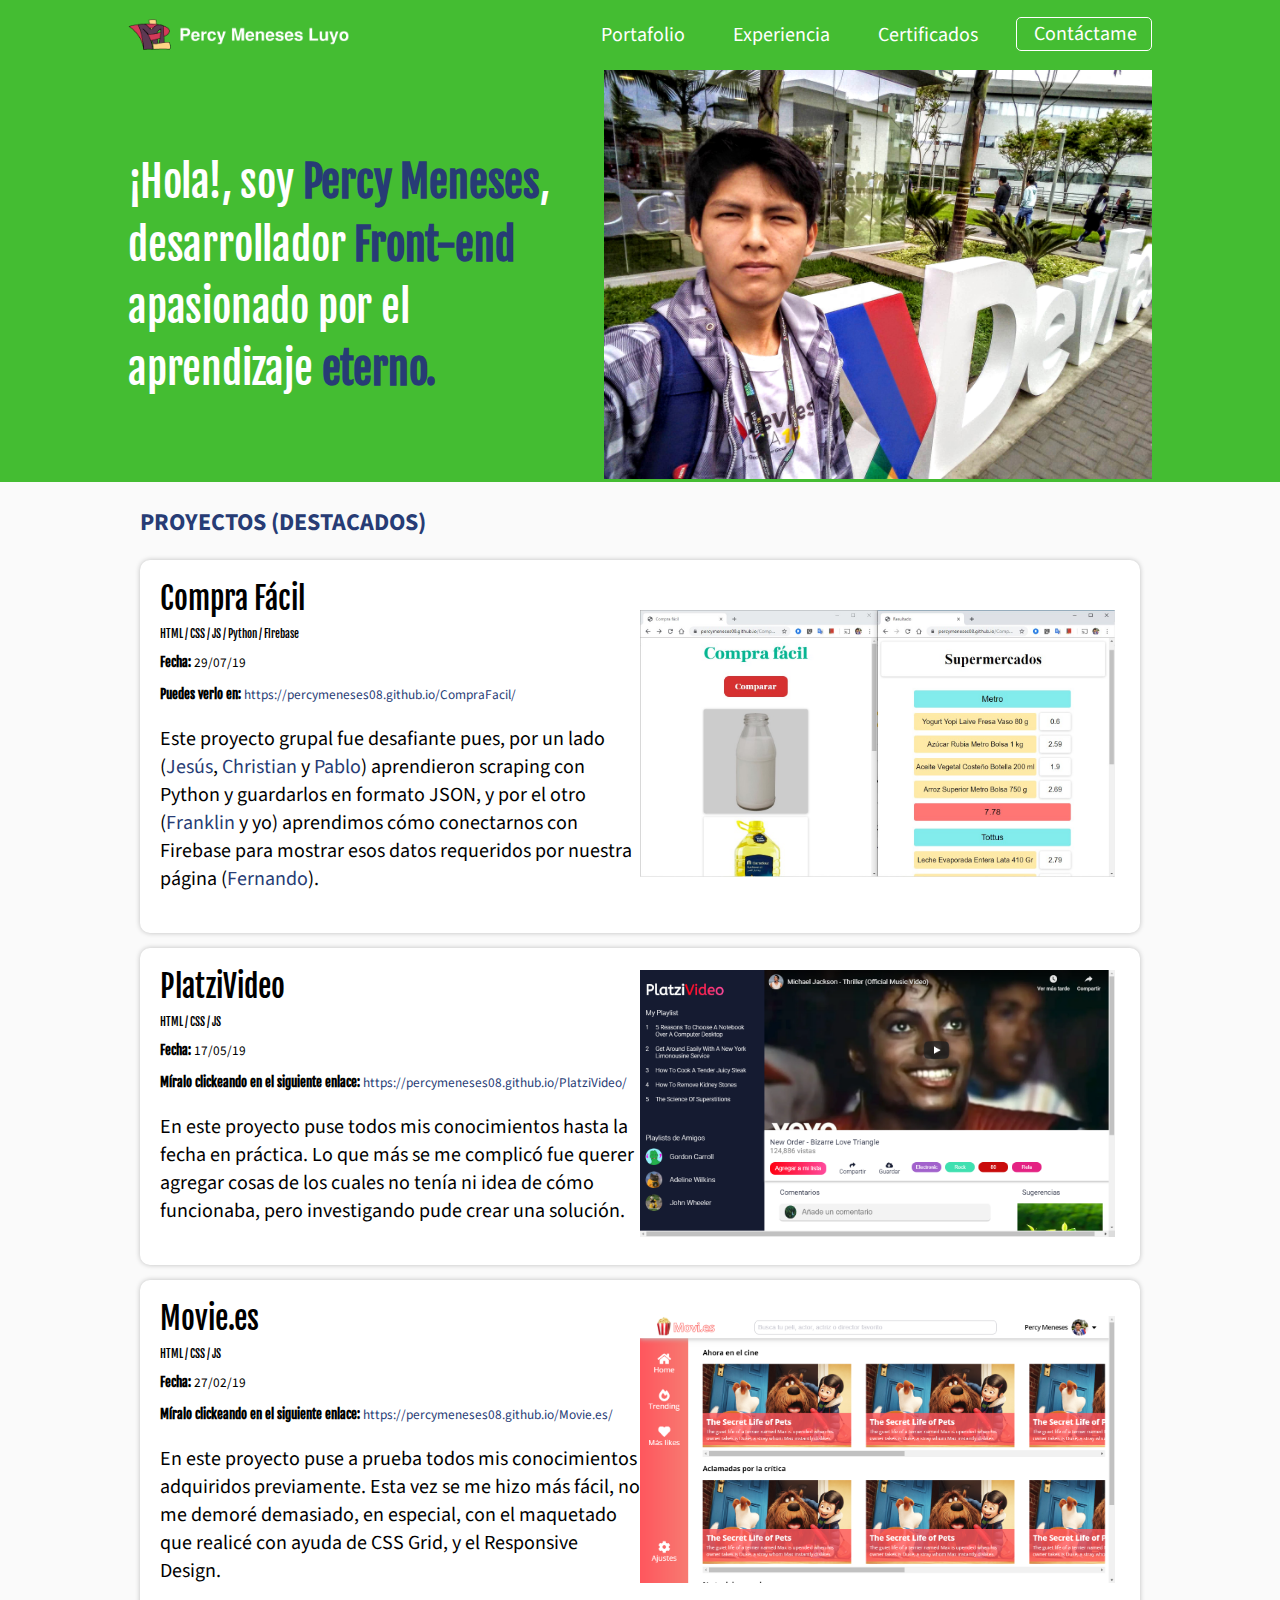
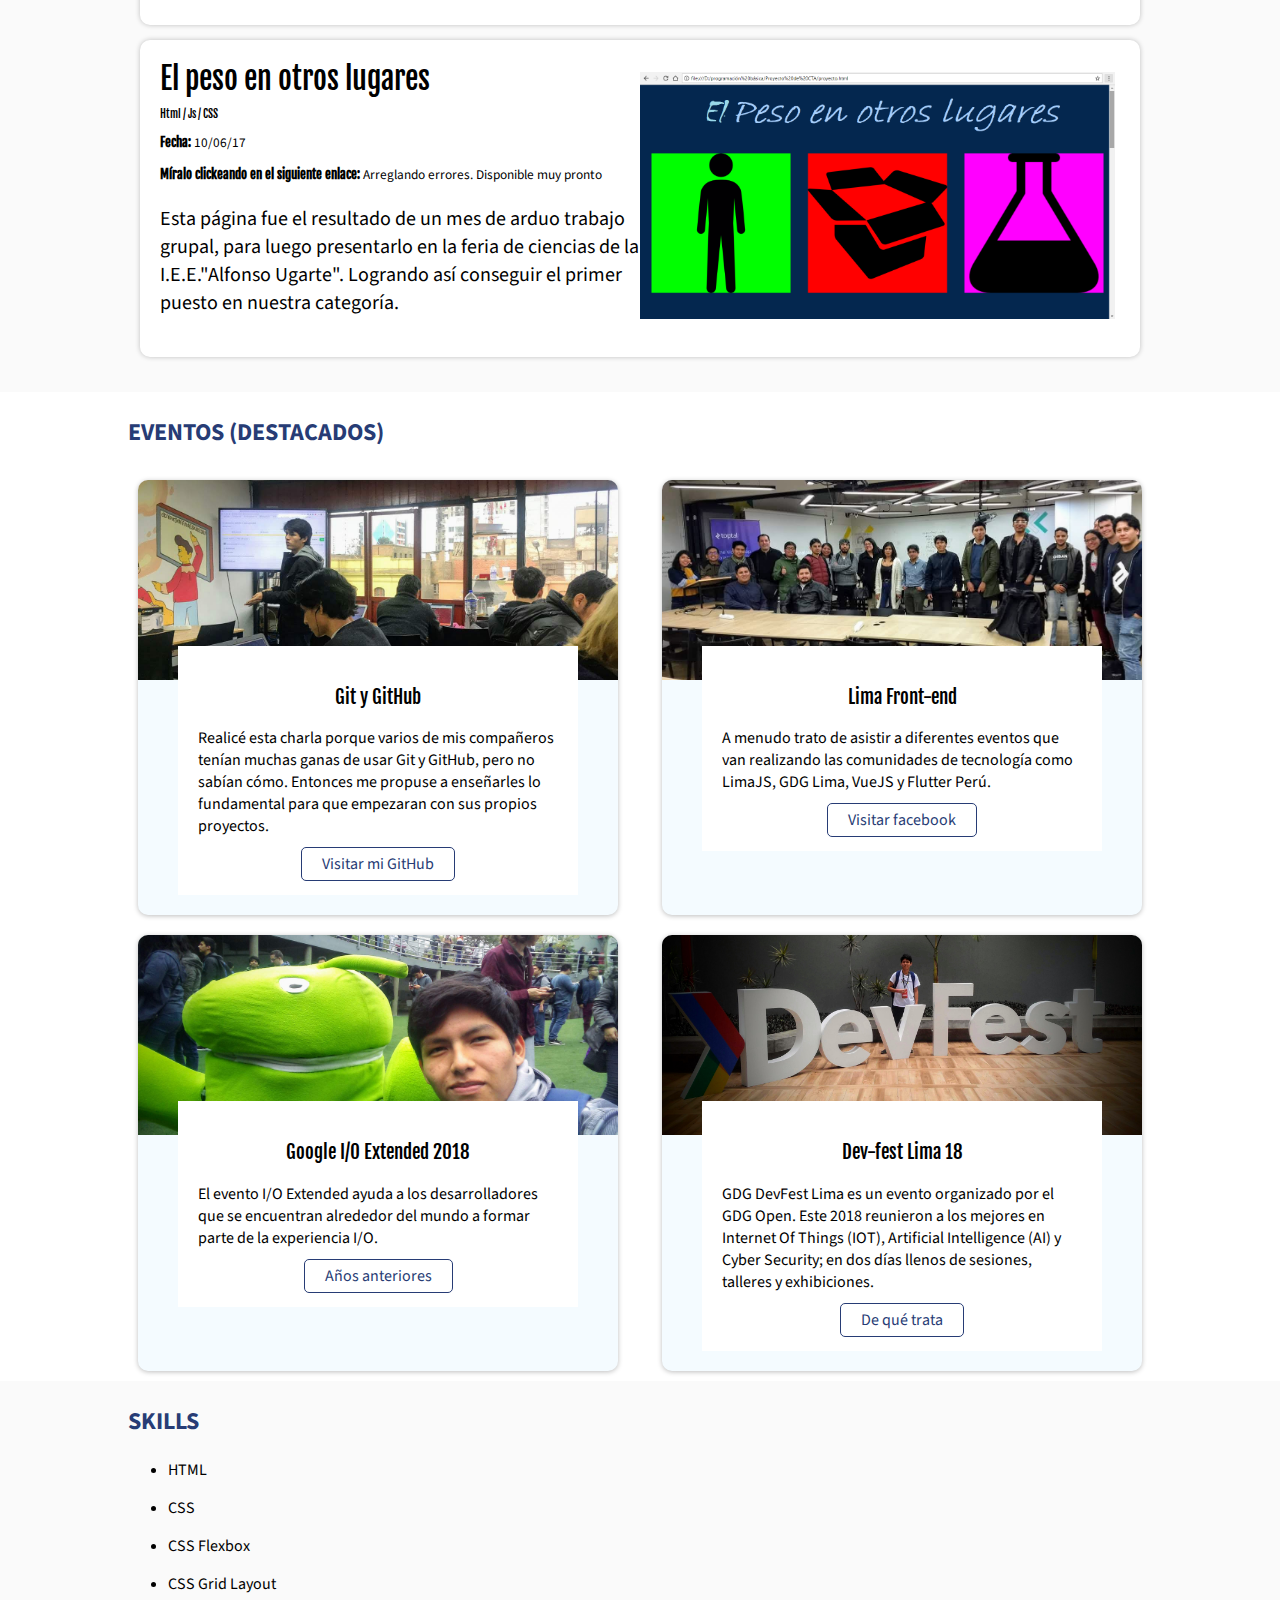
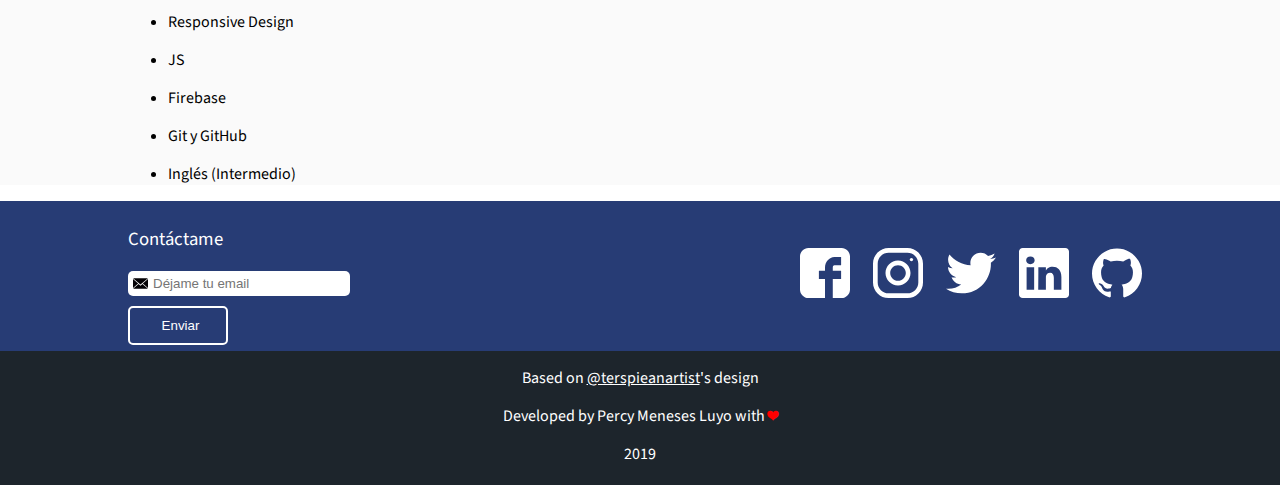
==== commit 8c570706: "Agregando skills" ====
--- a/index.html
+++ b/index.html
@@ -245,6 +245,9 @@
             <li>
               <p>Git y GitHub</p>
             </li>
+            <li>
+              <p>Inglés (Intermedio)</p>
+            </li>
           </ul>
         </div>
       </section>
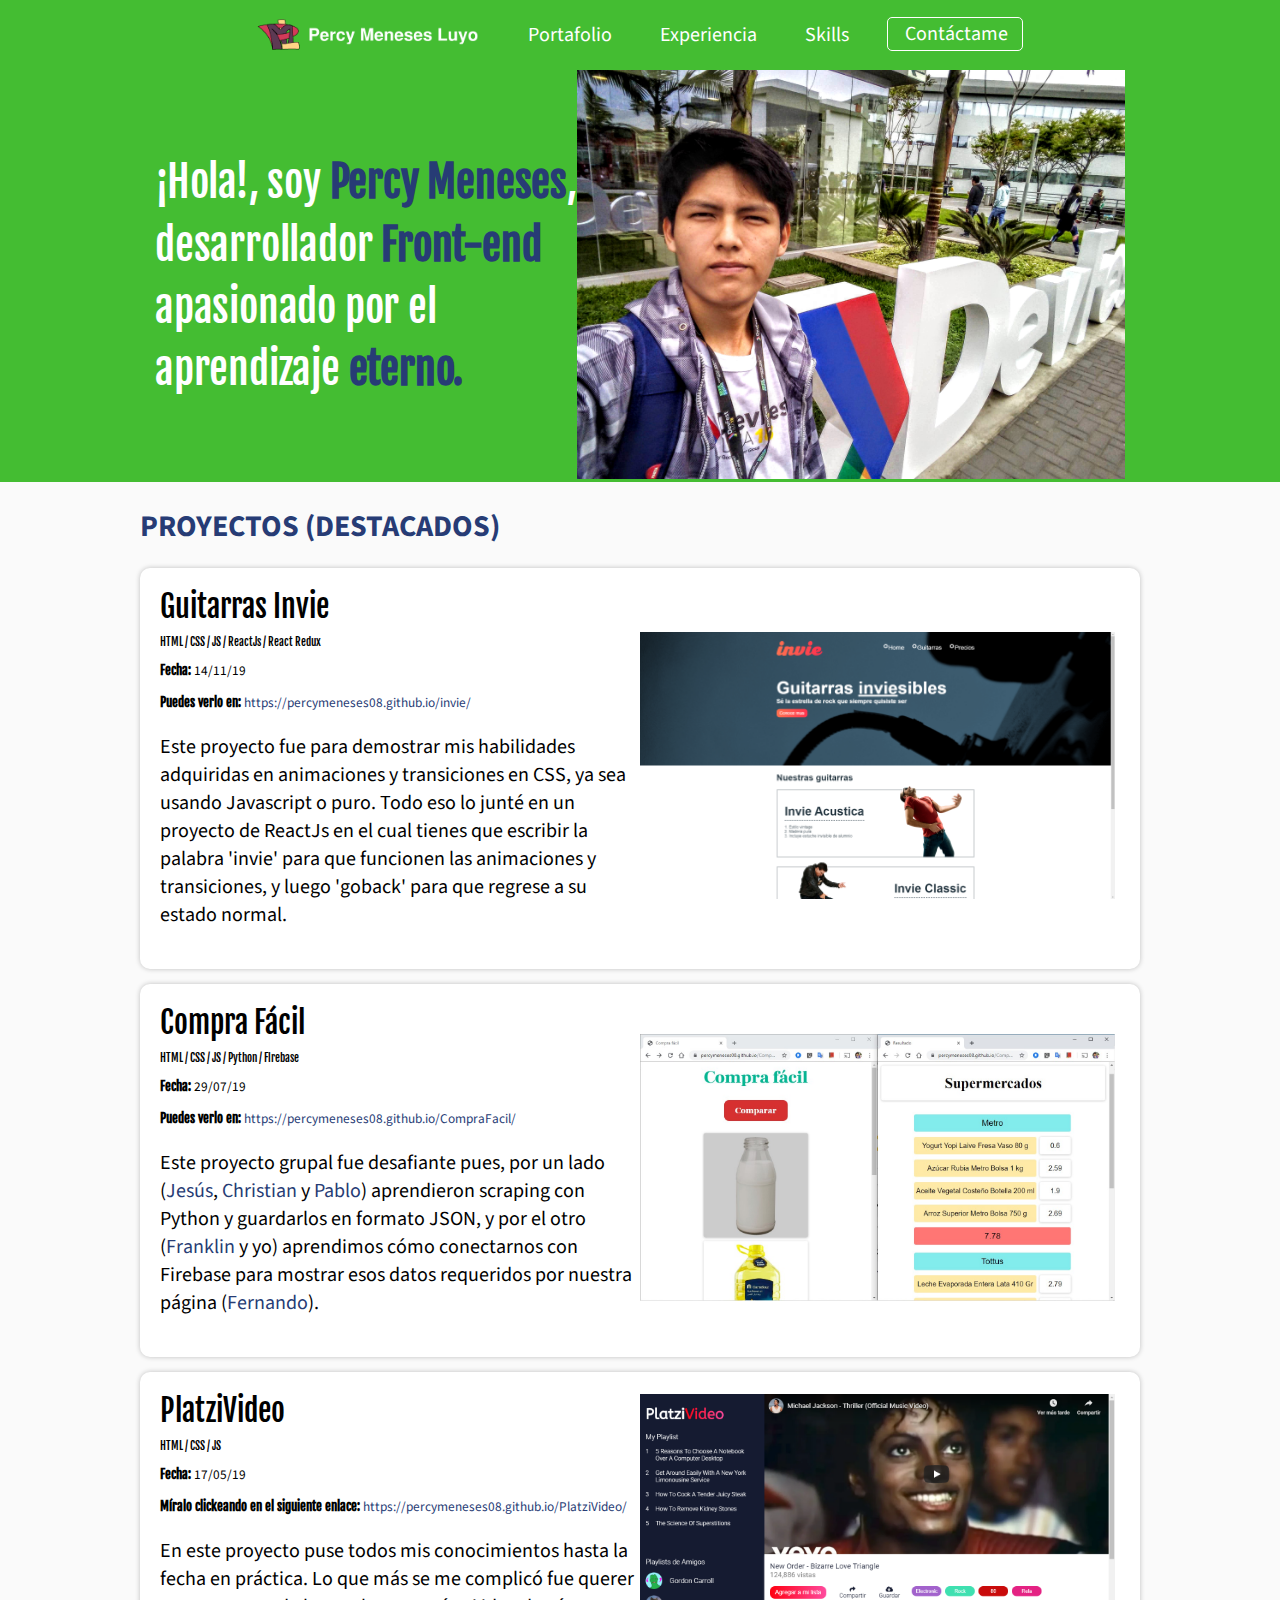
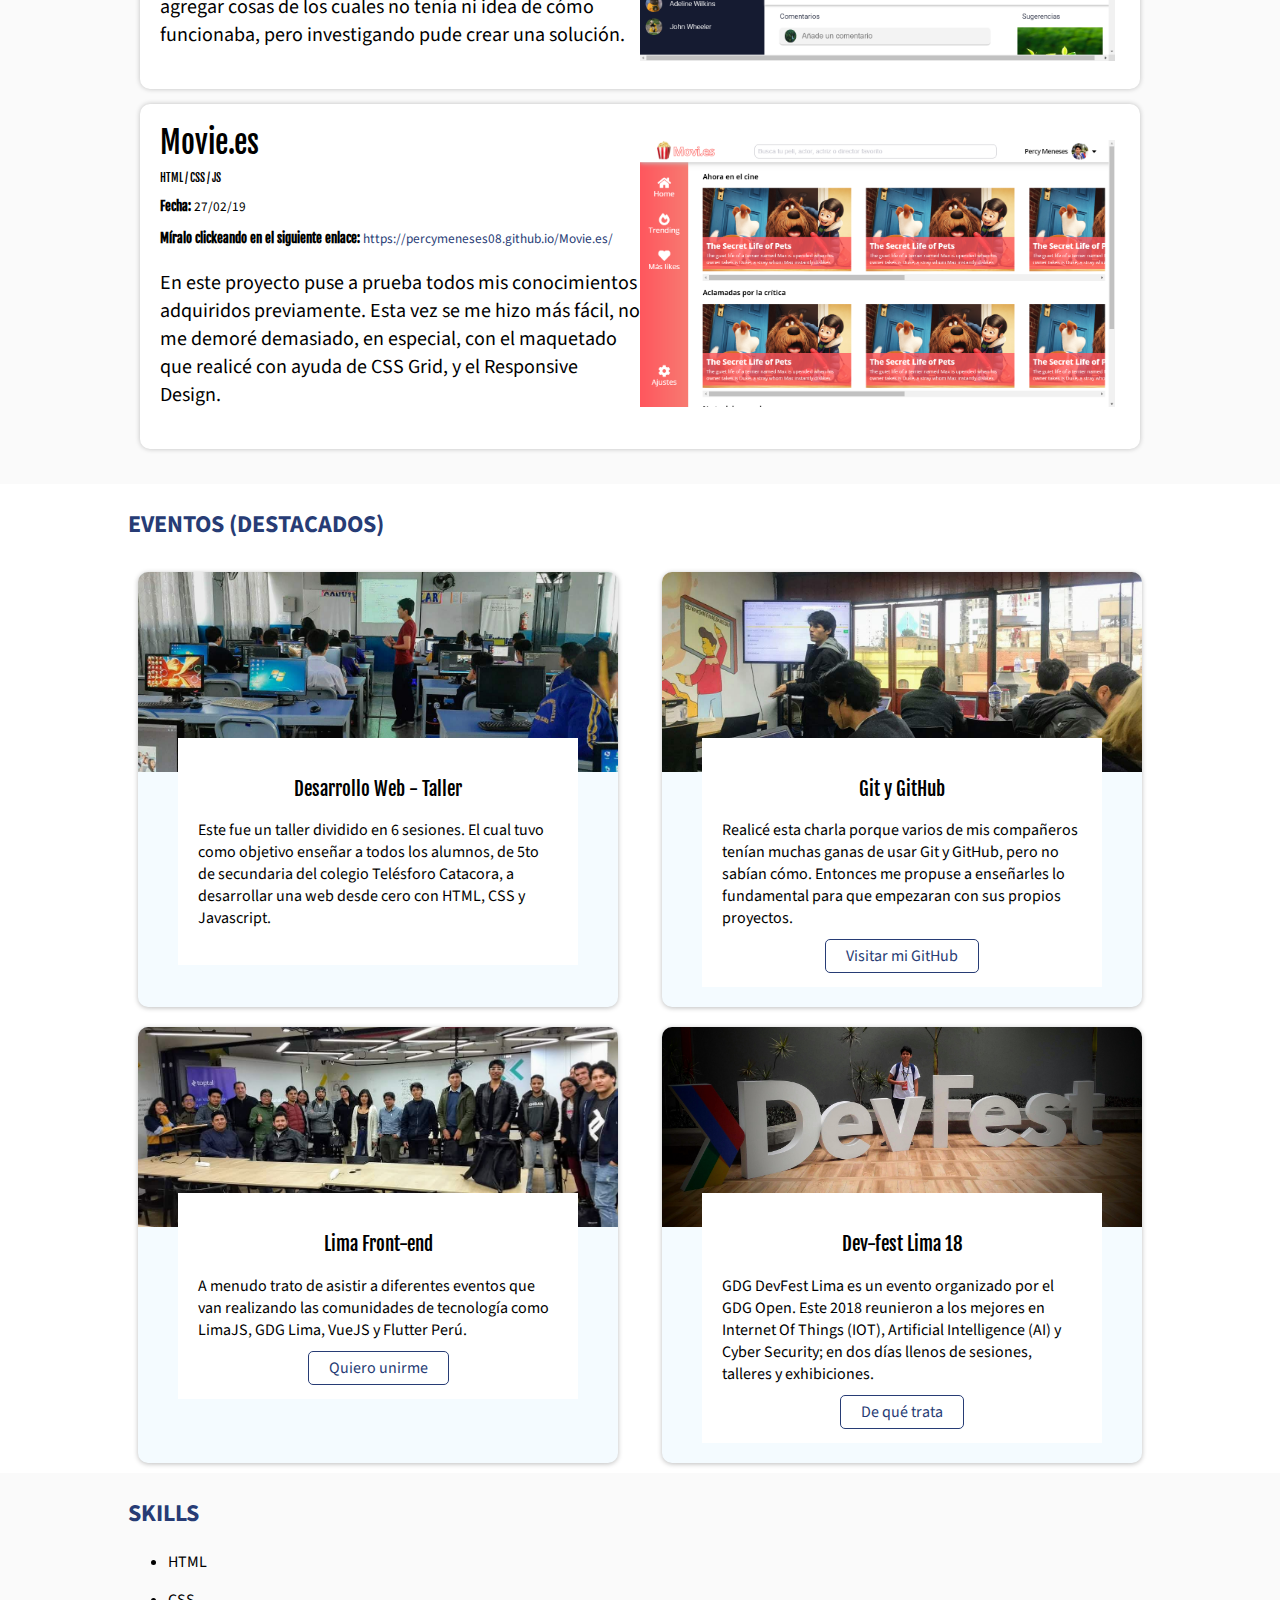
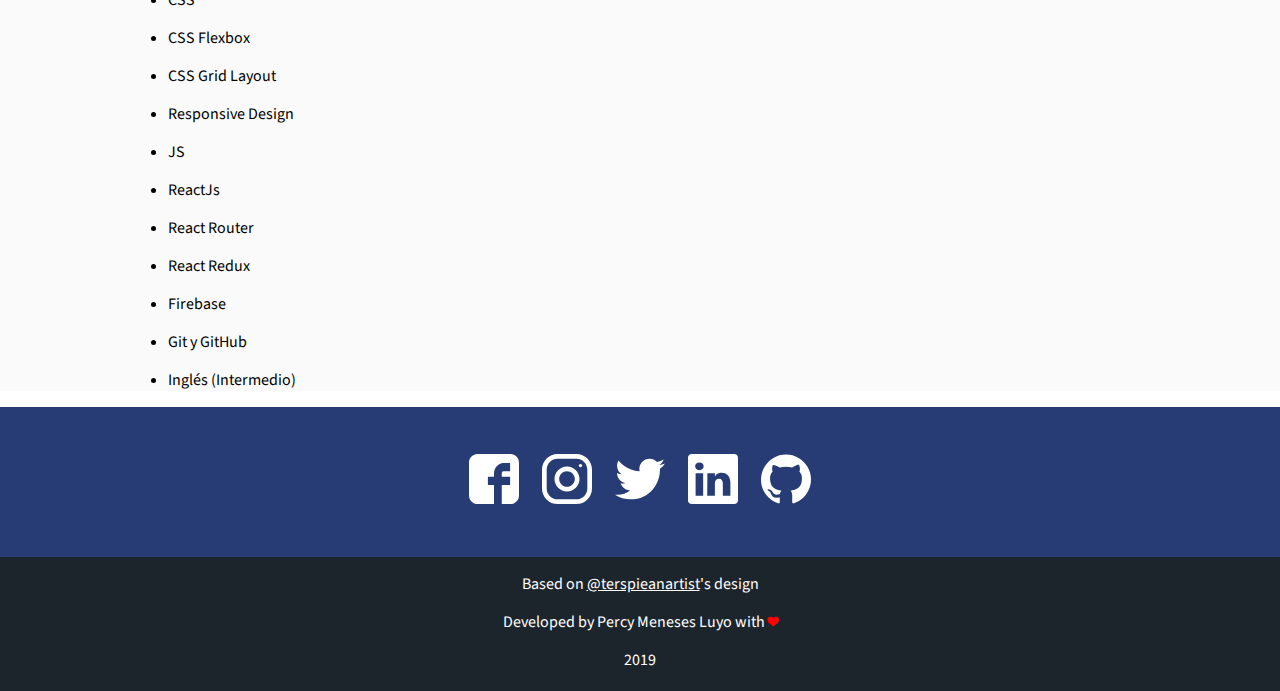
==== commit e932e88e: "Actualizando con nuevos proyectos, skills y eventos" ====
--- a/index.html
+++ b/index.html
@@ -27,7 +27,7 @@
             <a class="link" href="#eventos">Experiencia</a>
           </li>
           <li>
-            <a class="link" href="#certificados">Certificados</a>
+            <a class="link" href="#certificados">Skills</a>
           </li>
           <li>
             <a class="link contact-me" href="#contacto">Contáctame</a>
@@ -50,7 +50,22 @@
     </section>
     <section class="portfolio" id="portafolio">
       <div class="container portfolio">
-        <h2 class="project-tit">Proyectos (Destacados)</h2>
+        <h2 class="project-title">Proyectos (Destacados)</h2>
+        <article class="project Invie">
+          <div class="project-details">
+          <h3 class="project-title">Guitarras Invie</h3>
+          <h6 class="project-course">HTML / CSS / JS / ReactJs / React Redux</h6>
+          <p class="project-date"><small><strong>Fecha:</strong> 14/11/19</small></p>
+          <p class="project-url"><small><strong>Puedes verlo en: </strong><a href="https://percymeneses08.github.io/invie/">https://percymeneses08.github.io/invie/</a></small></p>
+          <p class="project-description">
+            Este proyecto fue para demostrar mis habilidades adquiridas en animaciones y transiciones en CSS, ya sea usando Javascript o puro. Todo eso lo junté en un proyecto
+            de ReactJs en el cual tienes que escribir la palabra 'invie' para que funcionen las animaciones y transiciones, y luego 'goback' para que regrese a su estado normal.
+          </p>
+          </div>
+          <figure class="project-image-container">
+            <img class="project-image invie" src="images/invie-images/invie-desktop.png" width="475" alt="captura de pantalla del proyecto en equipo"/>
+          </figure>
+        </article>
         <article class="project compraFacil">
           <div class="project-details">
           <h3 class="project-title">Compra Fácil</h3>
@@ -95,34 +110,7 @@
             <img class="project-image theater" src="images/theater-images/proyectoTheater.png" width="475" alt="captura de pantalla de mi proyecto de CTA"/>
           </figure>
         </article>
-        <!-- <article class="project instagram">
-          <div class="project-details">
-          <h3 class="project-title">Instagram (layout)</h3>
-          <h6 class="project-course">Html / CSS</h6>
-          <p class="project-date"><small><strong>Fecha:</strong> 01/15/19</small></p>
-          <p class="project-url"><small><strong>Puedes verlo en: </strong><a href="html/instagram-index.html">www.percymeneses08.com/instagram-index.html</a></small></p>
-          <p class="project-description">Realicé este proyecto para plasmar mis conocimientos adquiridos en CSS Grid y aprender sobre Responsive Design. 
-            Lo más complicado fue entender la sintaxis para aplicar este último en el proyecto. Sin embargo, una vez lo entiendes, luego se te vuelve más fácil.</p>
-          </div>
-          <figure class="project-image-container">
-            <img class="project-image" src="images/instagram-images/instagram-page.jpg" width="475" alt="captura de pantalla de mi proyecto de CTA"/>
-          </figure>
-        </article> -->
-        <!-- <article class="project pinterest">
-          <div class="project-details">
-          <h3 class="project-title">Pinterest (layout)</h3>
-          <h6 class="project-course">Html / CSS</h6>
-          <p class="project-date"><small><strong>Fecha:</strong> 01/23/19</small></p>
-          <p class="project-url"><small><strong>Míralo clickeando en el siguiente enlace: </strong><a href="html/pinterest-index.html">www.percymeneses08.com/html/pinterest-index.html</a></small></p>
-          <p class="project-description">Este proyecto fue para llevar al siguiente nivel mis conocimientos adquiridos sobre CSS Grid.
-            Me costó mucho trabajo hacer que se vean ordenadas las imágenes pues, estas no tenían el mismo tamaño entre ellas como en el proyecto de Instagram.
-          </p>
-          </div>
-          <figure class="project-image-container">
-            <img class="project-image pinterest" src="images/pinterest-images/pinterest-page.jpg" width="475" alt="captura de pantalla de mi proyecto de CTA"/>
-          </figure>
-        </article> -->
-        <article class="project peso">
+        <!-- <article class="project peso">
           <div class="project-details">
           <h3 class="project-title">El peso en otros lugares</h3>
           <h6 class="project-course">Html / Js / CSS</h6>
@@ -135,15 +123,11 @@
           <figure class="project-image-container">
             <img class="project-image peso" src="images/portfolio-images/proyectoCTA.png" width="475" alt="captura de pantalla de mi proyecto de CTA"/>
           </figure>
-        </article>
-      </div>
-    </section>
-    <section id="eventos"> <!-- Esta sección se ha creado 
-      para que al hacer click en la sección experiencia, nos pueda 
-      llevar a dicha sección pero sin que el título quede demasiado
-      pegado al margen. Esto porque el título queda fuera de la
-      clase "event-list", en el cual están toda la información 
-      dividida correctamente. --> </section>
+        </article> -->
+      </div>
+    </section>
+    <section id="eventos"> 
+    </section>
     <div class="container sub-title">
       <h2 class="event-list-title">Eventos (destacados)</h2>
     </div>
@@ -151,6 +135,18 @@
       <div class="container eve">
         <article class="event">
           <figure class="event-image-container">
+            <img class="event-image" src="images/portfolio-images/wawalaptop.jpg" width="500" alt="foto en el colegio Telésforo Catacora"/>
+          </figure>
+          <div class="event-detail">
+            <h3 class="event-title">Desarrollo Web - Taller</h3>
+            <p class="event-description">Este fue un taller dividido en 6 sesiones. El cual tuvo como objetivo enseñar a todos los 
+              alumnos, de 5to de secundaria del colegio Telésforo Catacora, a desarrollar una web desde cero con HTML, CSS y Javascript.
+            </p>
+            <!-- <a class="event-url" href="https://github.com/percymeneses08" target="blank">Ver proyecto</a> -->
+          </div>
+        </article>
+        <article class="event">
+          <figure class="event-image-container">
             <img class="event-image" src="images/portfolio-images/github-hackspace.jpg" width="500" alt="foto de la i/o extended 2018"/>
           </figure>
           <div class="event-detail">
@@ -170,18 +166,7 @@
             <p class="event-description">A menudo trato de asistir a diferentes eventos que van realizando las comunidades de tecnología como 
               LimaJS, GDG Lima, VueJS y Flutter Perú.
             </p>
-            <a class="event-url" href="https://www.facebook.com/limafrontend/" target="blank">Visitar facebook</a>
-          </div>
-        </article>
-        <article class="event">
-          <figure class="event-image-container">
-            <img src="images/portfolio-images/io-extended.jpg" alt="foto de la i/o extended 2018"/>
-          </figure>
-          <div class="event-detail">
-            <h3 class="event-title">Google I/O Extended 2018</h3>
-            <p class="event-description">El evento I/O Extended ayuda a los desarrolladores que se 
-              encuentran alrededor del mundo a formar parte de la experiencia I/O.</p>
-            <a class="event-url" href="https://www.youtube.com/watch?v=PXyH0X_YLo0" target="_blank">Años anteriores</a>
+            <a class="event-url" href="https://www.facebook.com/limafrontend/" target="blank">Quiero unirme</a>
           </div>
         </article>
         <article class="event">
@@ -221,44 +206,24 @@
         <h2>Skills</h2>
         <div>
           <ul>
-            <li>
-              <p>HTML</p>
-            </li>
-            <li>
-              <p>CSS</p>
-            </li>
-            <li>
-              <p>CSS Flexbox</p>
-            </li>
-            <li>
-              <p>CSS Grid Layout</p>
-            </li>
-            <li>
-              <p>Responsive Design</p>
-            </li>
-            <li>
-              <p>JS</p>
-            </li>
-            <li>
-              <p>Firebase</p>
-            </li>
-            <li>
-              <p>Git y GitHub</p>
-            </li>
-            <li>
-              <p>Inglés (Intermedio)</p>
-            </li>
+            <li><p>HTML</p></li>
+            <li><p>CSS</p></li>
+            <li><p>CSS Flexbox</p></li>
+            <li><p>CSS Grid Layout</p></li>
+            <li><p>Responsive Design</p></li>
+            <li><p>JS</p></li>
+            <li><p>ReactJs</p></li>
+            <li><p>React Router</p></li>
+            <li><p>React Redux</p></li>
+            <li><p>Firebase</p></li>
+            <li><p>Git y GitHub</p></li>
+            <li><p>Inglés (Intermedio)</p></li>
           </ul>
         </div>
       </section>
     </section>
     <section class="contact" id="contacto">
       <div class="container width">
-          <form action="/suscripcion/" class="form-email">
-            <h3>Contáctame</h3>
-            <input type="text" placeholder="Déjame tu email"/>
-            <button>Enviar</button>
-          </form>
           <div class="social">
             <a href="https://facebook.com/percymeneses08" class="social-link facebook"></a>
             <a href="https://instagram.com/percymeneses08" class="social-link instagram"></a>
--- a/css/portfolio-styles.css
+++ b/css/portfolio-styles.css
@@ -375,6 +375,7 @@
 }
 .container.width {
   width: 100%;
+  justify-content: center;
 }
 .container.foot {
   display: grid;
@@ -540,6 +541,9 @@
   }
   .project-image-container {
     width: 200px;
+    overflow: hidden;
+    justify-content: center;
+    display: flex;
   }
   .project-image.compra-facil {
     content: url("../images/compra-facil-images/proyecto-compra-facil-mobile.png");
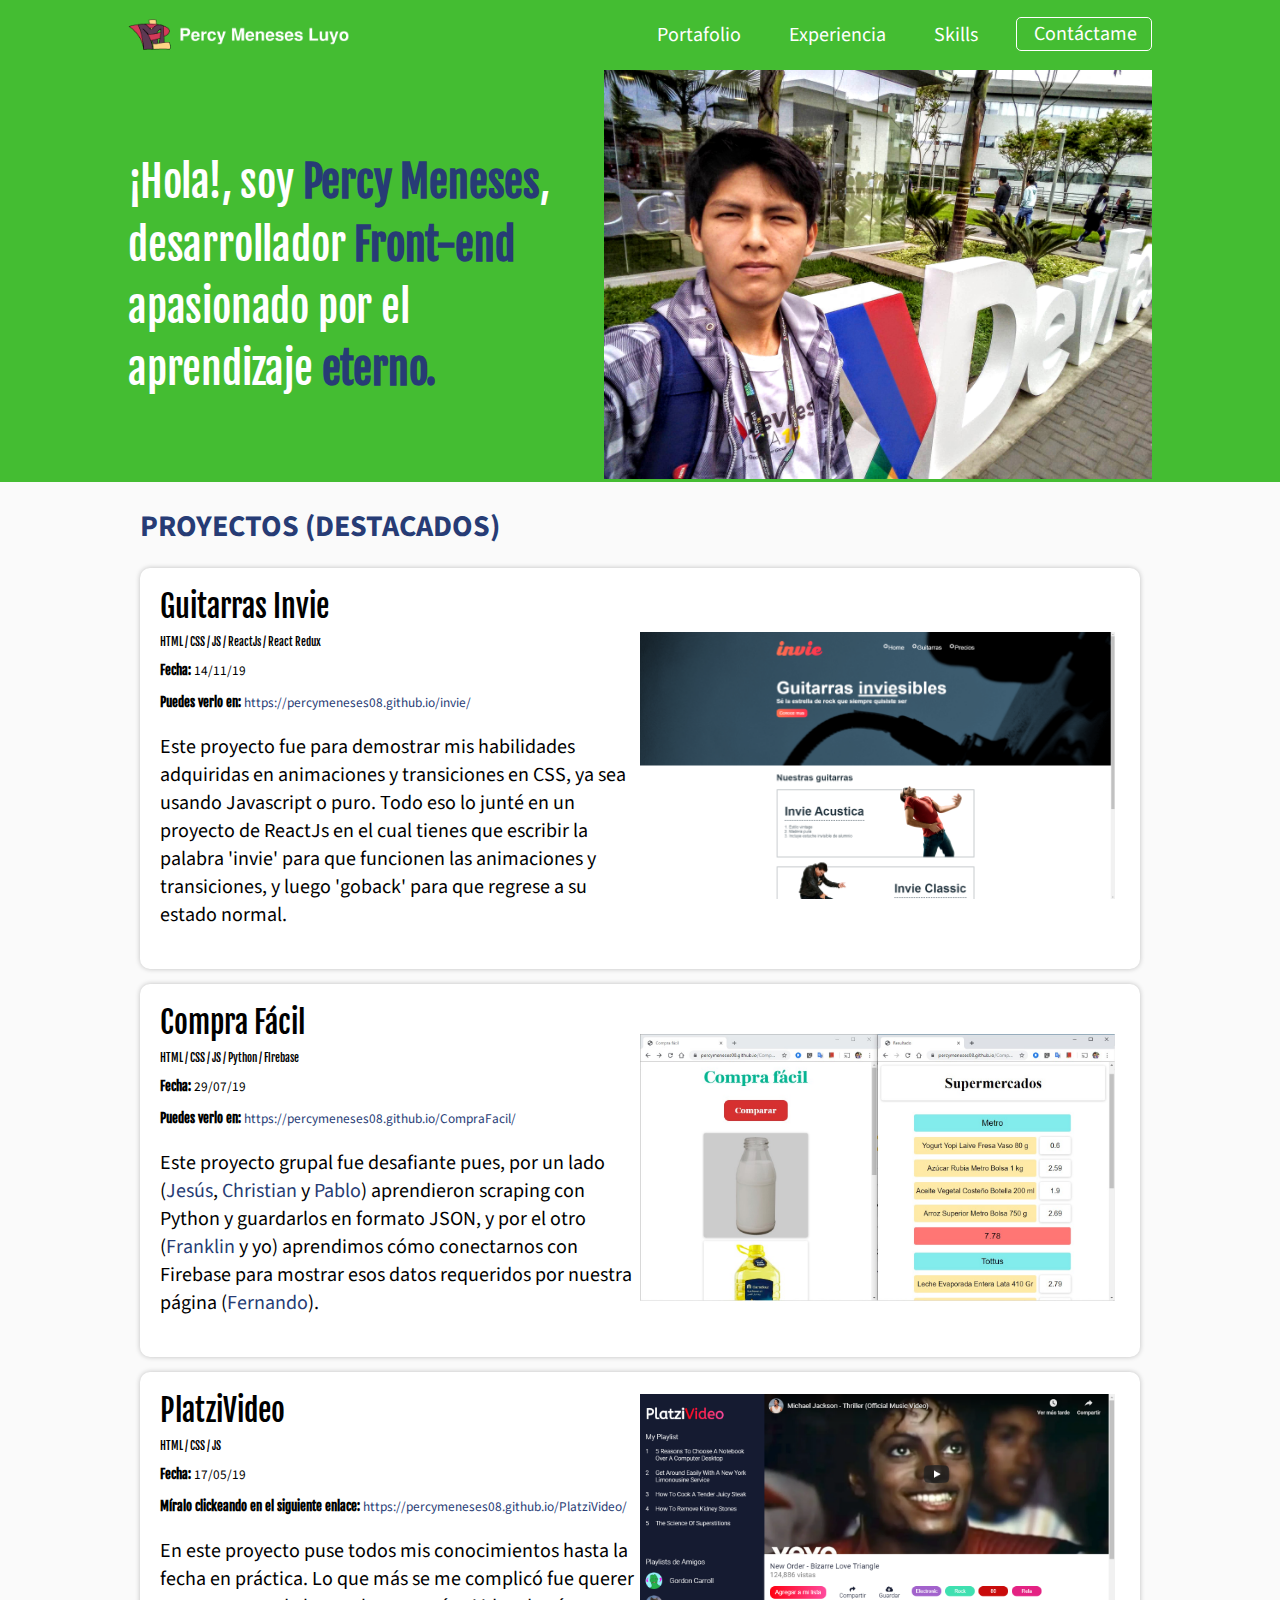
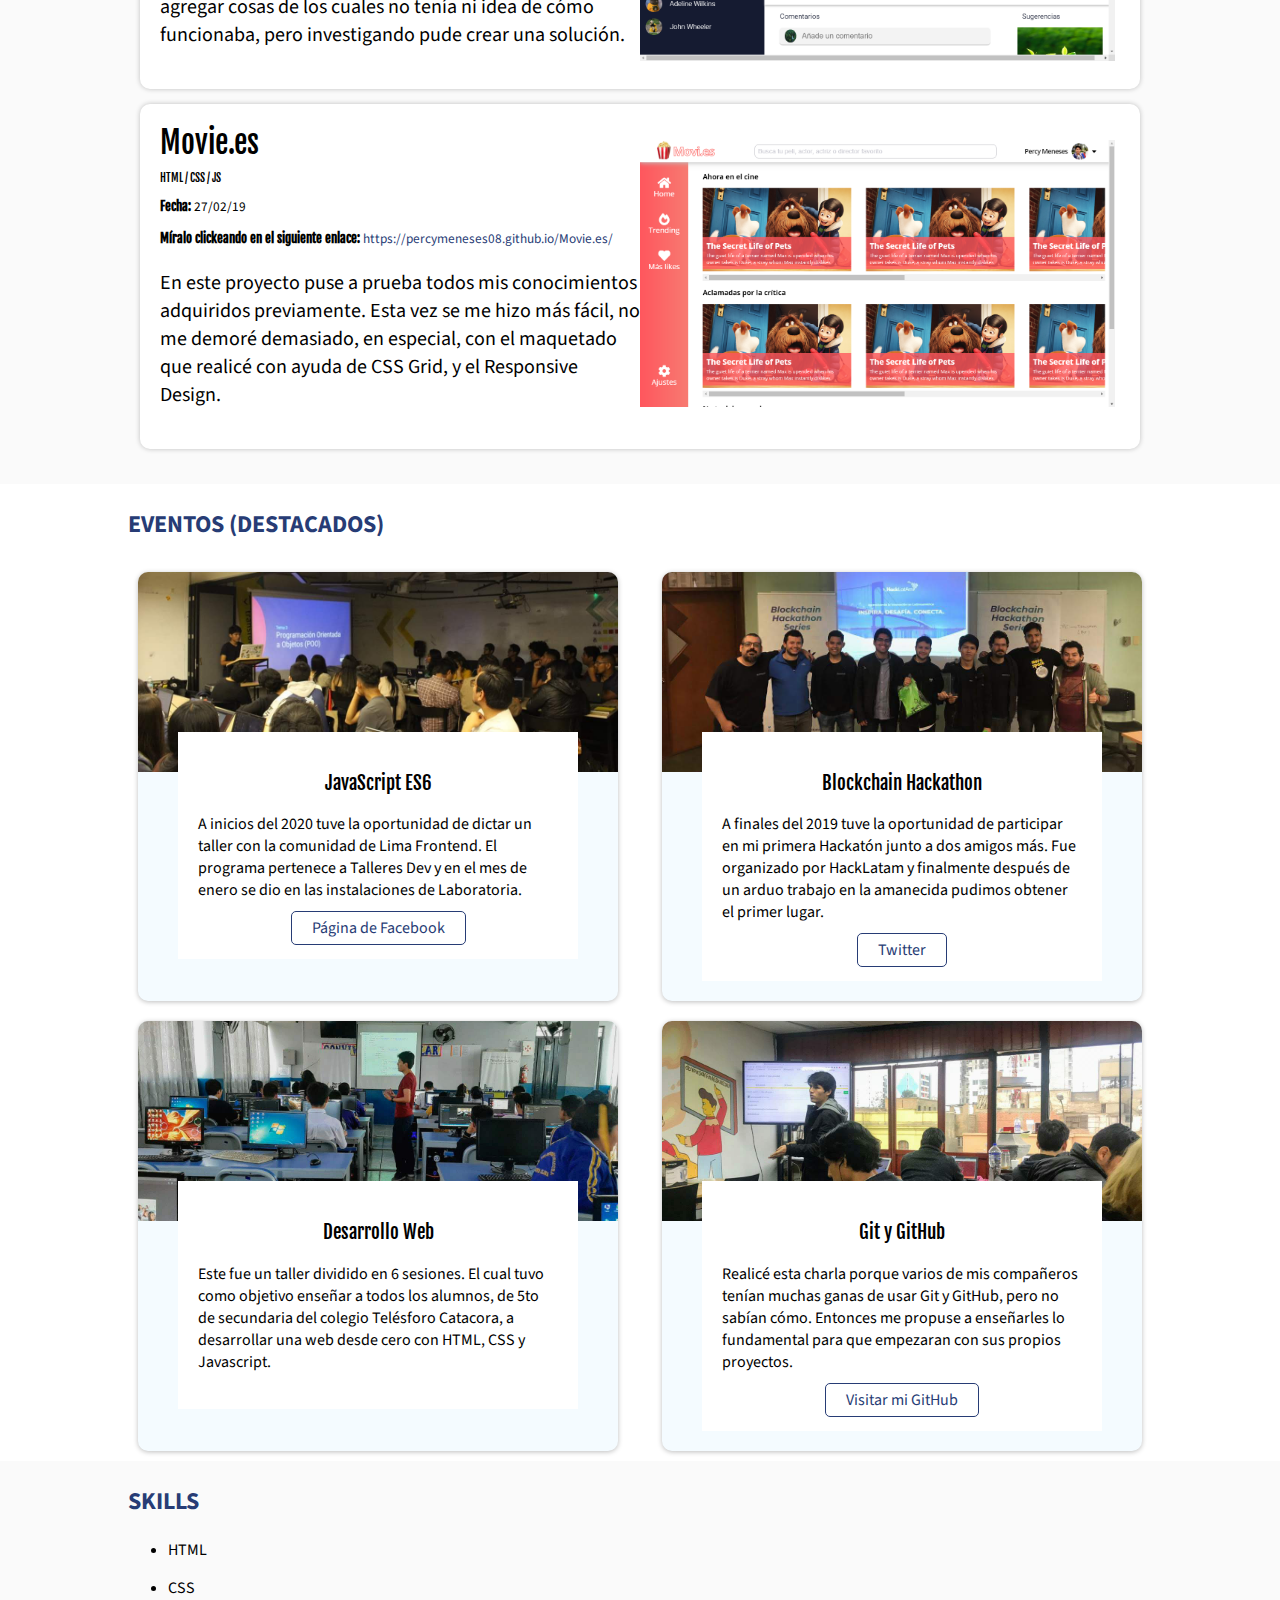
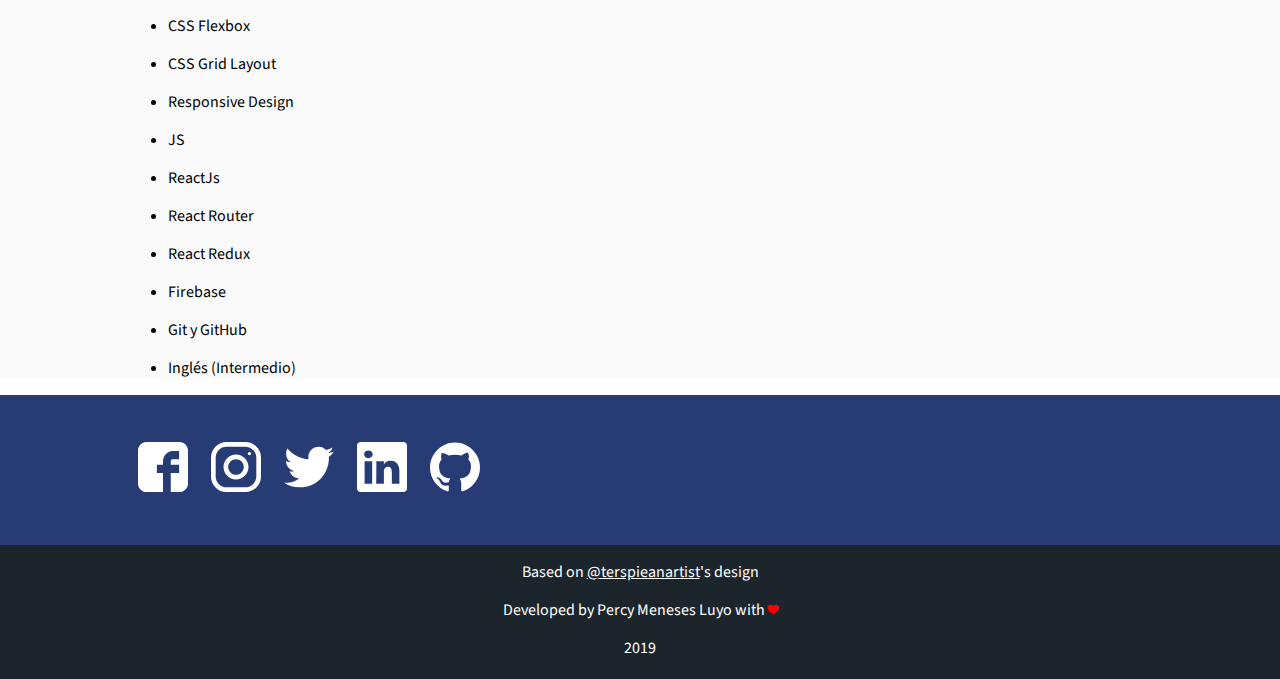
==== commit 02ec878a: "Fixing figure img tags and adding two new events" ====
--- a/index.html
+++ b/index.html
@@ -135,11 +135,38 @@
       <div class="container eve">
         <article class="event">
           <figure class="event-image-container">
-            <img class="event-image" src="images/portfolio-images/wawalaptop.jpg" width="500" alt="foto en el colegio Telésforo Catacora"/>
-          </figure>
-          <div class="event-detail">
-            <h3 class="event-title">Desarrollo Web - Taller</h3>
-            <p class="event-description">Este fue un taller dividido en 6 sesiones. El cual tuvo como objetivo enseñar a todos los 
+            <img class="event-image first" src="images/portfolio-images/laboratoria-js-ES6.jpg" width="500" alt="foto del taller de JS en Laboratoria"/>
+          </figure>
+          <div class="event-detail">
+            <h3 class="event-title">JavaScript ES6</h3>
+            <p class="event-description">
+              A inicios del 2020 tuve la oportunidad de dictar un taller con la comunidad de Lima Frontend. 
+              El programa pertenece a Talleres Dev y en el mes de enero se dio en las instalaciones de Laboratoria.
+            </p>
+            <a class="event-url" href="https://www.facebook.com/talleresdev/" target="blank">Página de Facebook</a>
+          </div>
+        </article>
+        <article class="event">
+          <figure class="event-image-container">
+            <img class="event-image second" src="images/portfolio-images/team-blockchain.jpg" width="500" alt="foto del taller de JS en Laboratoria"/>
+          </figure>
+          <div class="event-detail">
+            <h3 class="event-title">Blockchain Hackathon</h3>
+            <p class="event-description">
+              A finales del 2019 tuve la oportunidad de participar en mi primera Hackatón junto a dos amigos más.
+              Fue organizado por HackLatam y finalmente después de un arduo trabajo en la amanecida pudimos obtener el primer lugar.
+            </p>
+            <a class="event-url" href="https://twitter.com/HackLatAm" target="blank">Twitter</a>
+          </div>
+        </article>
+        <article class="event">
+          <figure class="event-image-container">
+            <img class="event-image third" src="images/portfolio-images/wawalaptop.jpg" width="500" alt="foto en el colegio Telésforo Catacora"/>
+          </figure>
+          <div class="event-detail">
+            <h3 class="event-title">Desarrollo Web</h3>
+            <p class="event-description">
+              Este fue un taller dividido en 6 sesiones. El cual tuvo como objetivo enseñar a todos los 
               alumnos, de 5to de secundaria del colegio Telésforo Catacora, a desarrollar una web desde cero con HTML, CSS y Javascript.
             </p>
             <!-- <a class="event-url" href="https://github.com/percymeneses08" target="blank">Ver proyecto</a> -->
@@ -147,17 +174,18 @@
         </article>
         <article class="event">
           <figure class="event-image-container">
-            <img class="event-image" src="images/portfolio-images/github-hackspace.jpg" width="500" alt="foto de la i/o extended 2018"/>
+            <img class="event-image fourth" src="images/portfolio-images/github-hackspace.jpg" width="500" alt="foto de la i/o extended 2018"/>
           </figure>
           <div class="event-detail">
             <h3 class="event-title">Git y GitHub</h3>
-            <p class="event-description">Realicé esta charla porque varios de mis compañeros tenían muchas ganas de usar Git y GitHub,
+            <p class="event-description">
+              Realicé esta charla porque varios de mis compañeros tenían muchas ganas de usar Git y GitHub,
               pero no sabían cómo. Entonces me propuse a enseñarles lo fundamental para que empezaran con sus propios proyectos.
             </p>
             <a class="event-url" href="https://github.com/percymeneses08" target="blank">Visitar mi GitHub</a>
           </div>
         </article>
-        <article class="event">
+        <!-- <article class="event">
           <figure class="event-image-container">
             <img class="event-image" src="images/portfolio-images/lima-frontend.jpg" width="500" alt="foto de la i/o extended 2018"/>
           </figure>
@@ -168,21 +196,7 @@
             </p>
             <a class="event-url" href="https://www.facebook.com/limafrontend/" target="blank">Quiero unirme</a>
           </div>
-        </article>
-        <article class="event">
-          <figure class="event-image-container">
-            <img class="event-image" src="images/portfolio-images/dev-fest-18.jpg" width="500" alt="foto de la i/o extended 2018"/>
-          </figure>
-          <div class="event-detail">
-            <h3 class="event-title">Dev-fest Lima 18</h3>
-            <p class="event-description">
-              GDG DevFest Lima es un evento organizado por el GDG Open. 
-              Este 2018 reunieron a los mejores en Internet Of Things (IOT), Artificial Intelligence (AI) 
-              y Cyber Security; en dos días llenos de sesiones, talleres y exhibiciones.
-            </p>
-            <a class="event-url" href="https://www.youtube.com/watch?v=TAS1Cl2WfOc" target="_blank">De qué trata</a>
-          </div>
-        </article> 
+        </article> -->
       </div>
     </section>
     <!-- <section class="certificates" id="certificados">
--- a/css/portfolio-styles.css
+++ b/css/portfolio-styles.css
@@ -204,15 +204,28 @@
 
 .event-image-container {
   width: inherit;
-}
-
-.event img {
+
+  height:200px;
+  overflow: hidden;
+}
+
+.event-image {
   width: inherit;
-  height: 200px;
   /* esto de abajo es para que la imagen no quede deformada */
   object-fit: cover;
 }
-
+.event-image.first {
+  margin-top: -113px;
+}
+.event-image.second {
+  margin-top: -131px;
+}
+.event-image.third {
+  margin-top: -76px;
+}
+.event-image.fourth {
+  margin-top: -68px;
+}
 .event-detail {
   margin: 20px 40px;
   background: white;
@@ -375,7 +388,7 @@
 }
 .container.width {
   width: 100%;
-  justify-content: center;
+/*   justify-content: center; */
 }
 .container.foot {
   display: grid;
@@ -637,4 +650,4 @@
   .hero {
     height: 70vw;
   }
-}+}
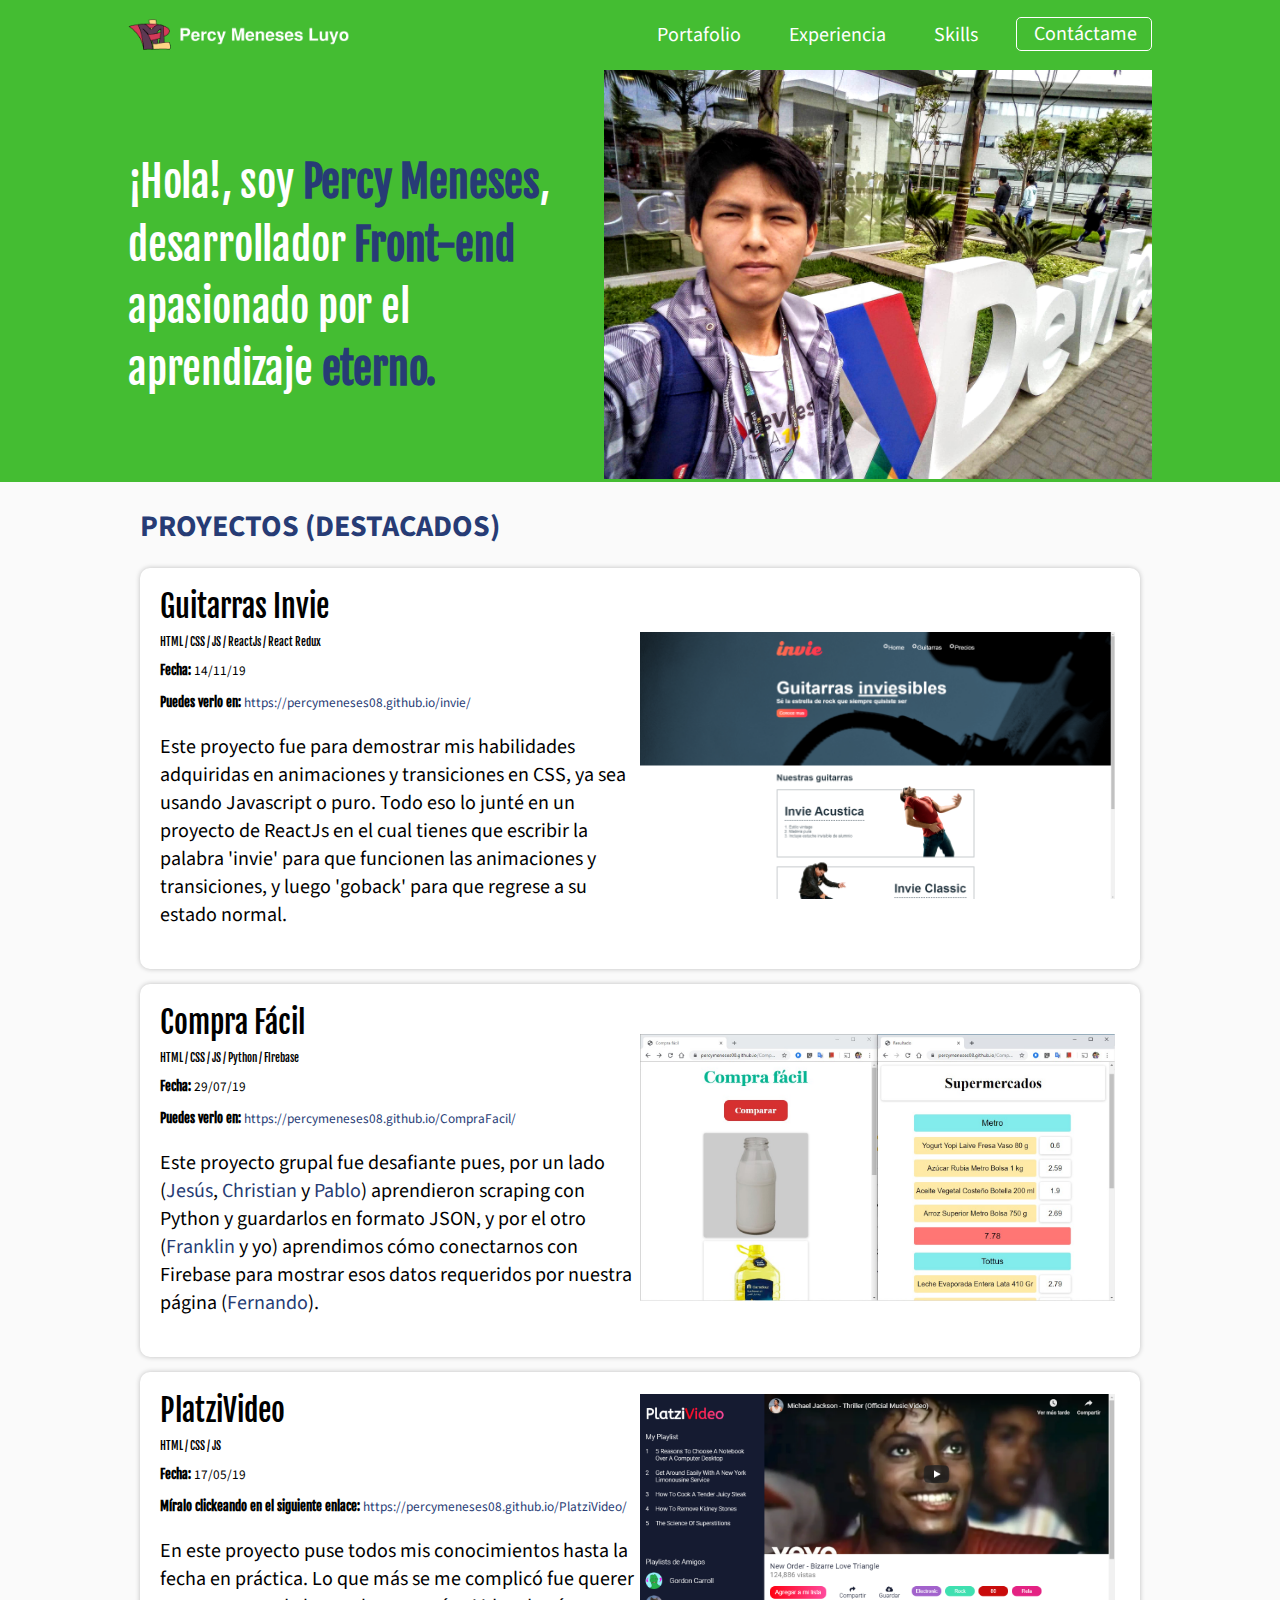
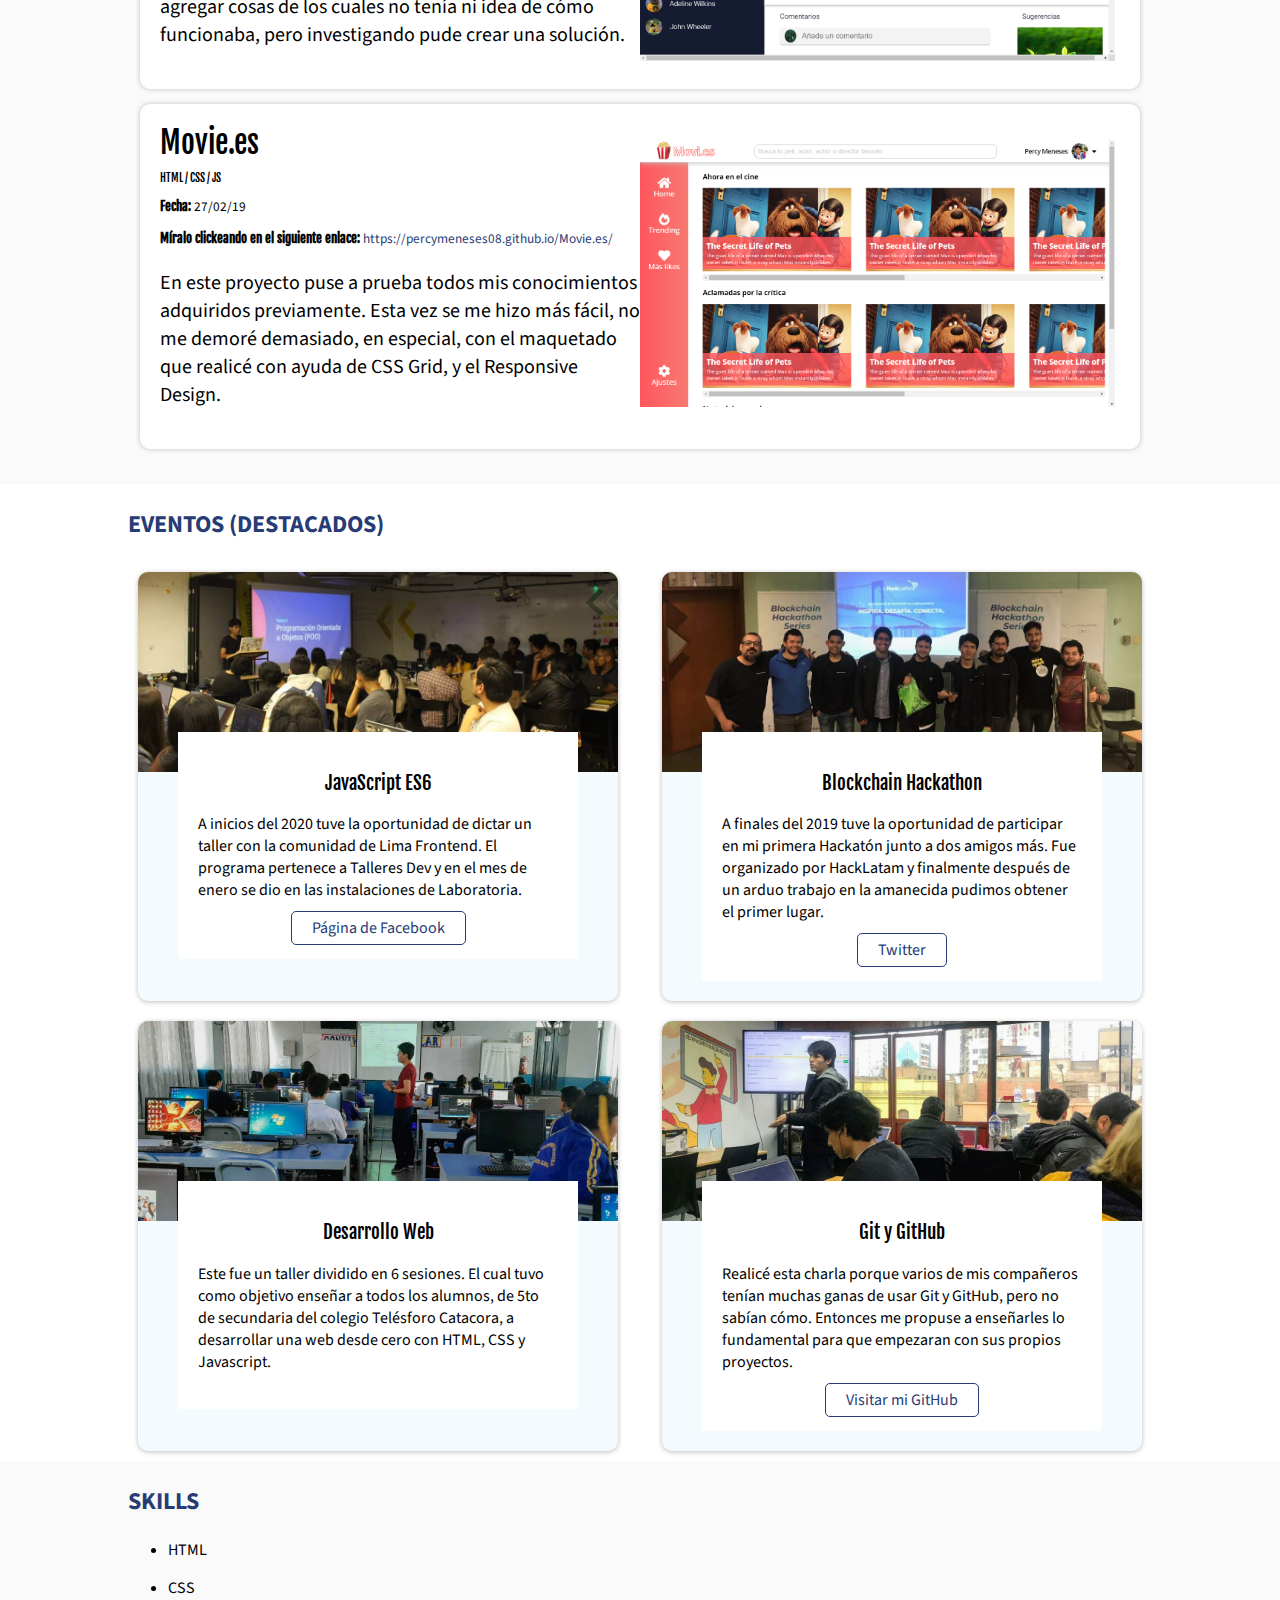
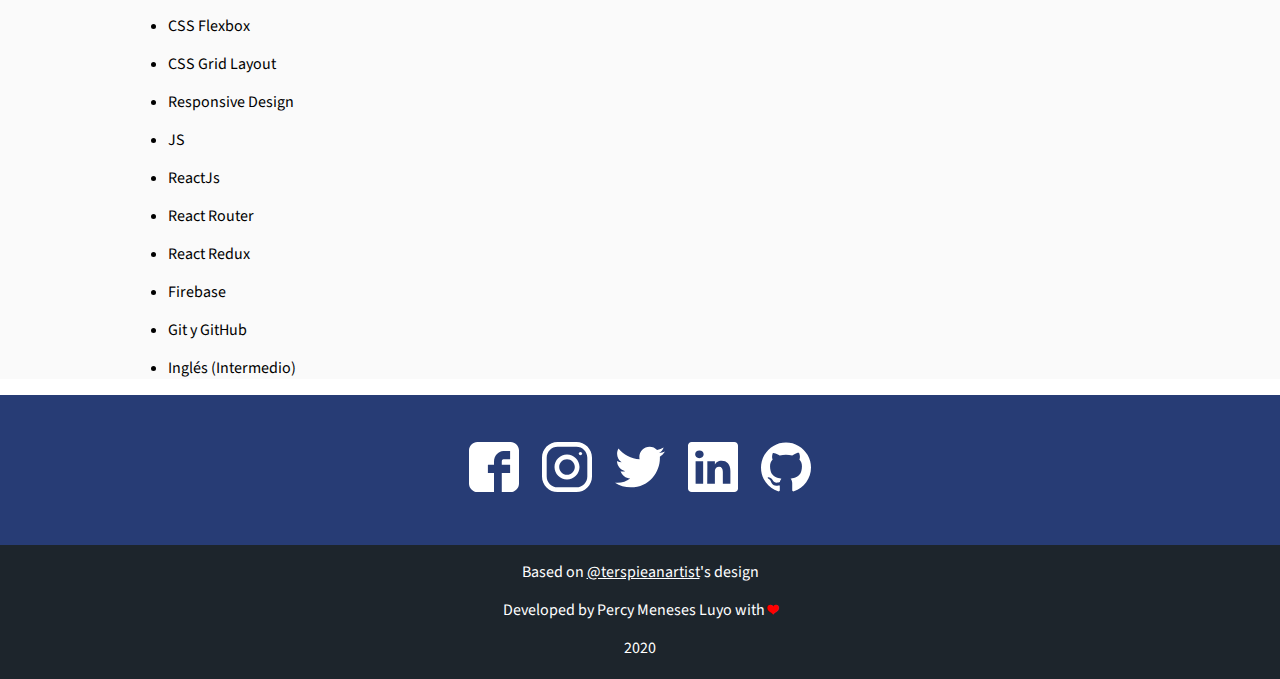
==== commit b74722c0: "2020" ====
--- a/index.html
+++ b/index.html
@@ -237,7 +237,7 @@
       </section>
     </section>
     <section class="contact" id="contacto">
-      <div class="container width">
+      <div class="container width center">
           <div class="social">
             <a href="https://facebook.com/percymeneses08" class="social-link facebook"></a>
             <a href="https://instagram.com/percymeneses08" class="social-link instagram"></a>
@@ -255,7 +255,7 @@
         <div>
           <p class="developer">Developed by Percy Meneses Luyo with <strong>❤</strong></p>
         </div>
-        <div>2019</div>
+        <div>2020</div>
       </div>
     </footer>
     <div class="bottom-menu">
--- a/css/portfolio-styles.css
+++ b/css/portfolio-styles.css
@@ -207,6 +207,7 @@
 
   height:200px;
   overflow: hidden;
+  display: flex;
 }
 
 .event-image {
@@ -215,16 +216,16 @@
   object-fit: cover;
 }
 .event-image.first {
-  margin-top: -113px;
+  object-position: bottom;
 }
 .event-image.second {
-  margin-top: -131px;
+  margin-top: -104px;
 }
 .event-image.third {
-  margin-top: -76px;
+  margin-top: -10px;
 }
 .event-image.fourth {
-  margin-top: -68px;
+  margin-top: -38px;
 }
 .event-detail {
   margin: 20px 40px;
@@ -388,7 +389,10 @@
 }
 .container.width {
   width: 100%;
-/*   justify-content: center; */
+}
+.container.width.center {
+  width: 100%;
+  justify-content: center;
 }
 .container.foot {
   display: grid;
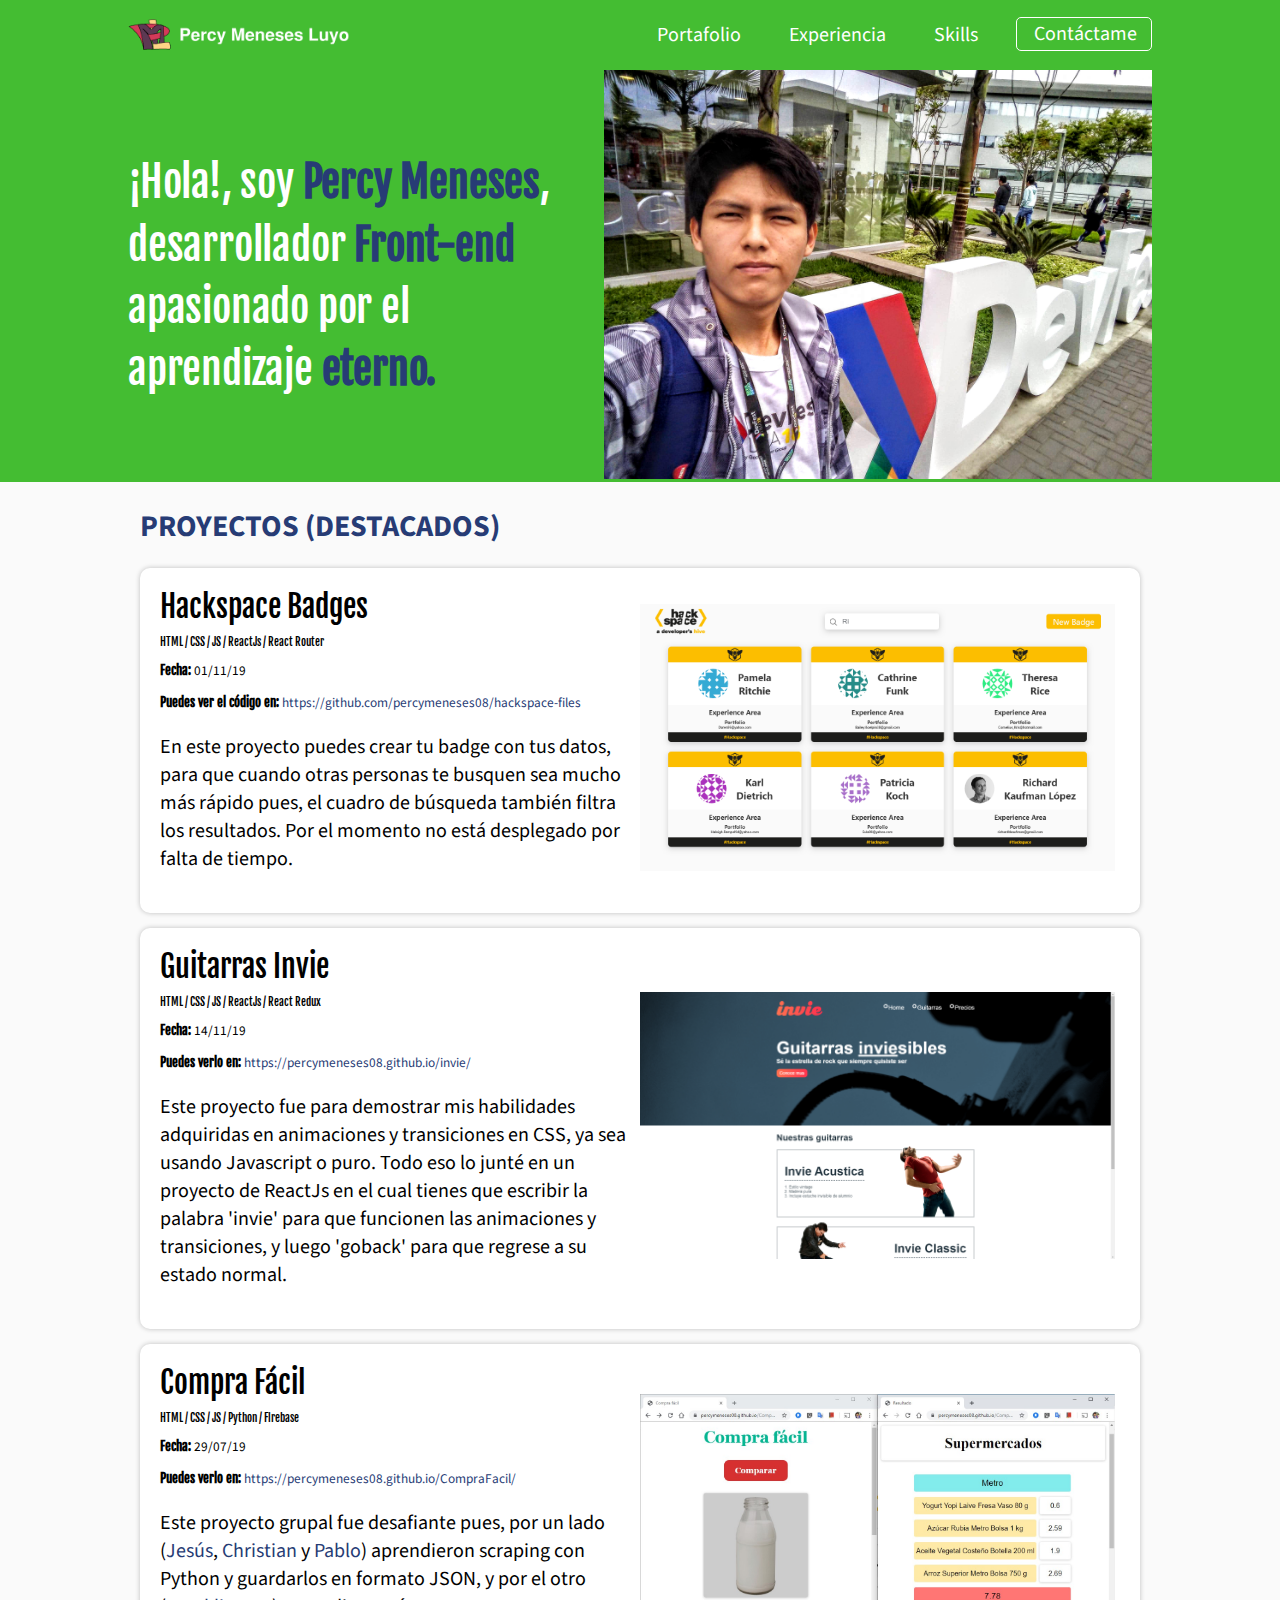
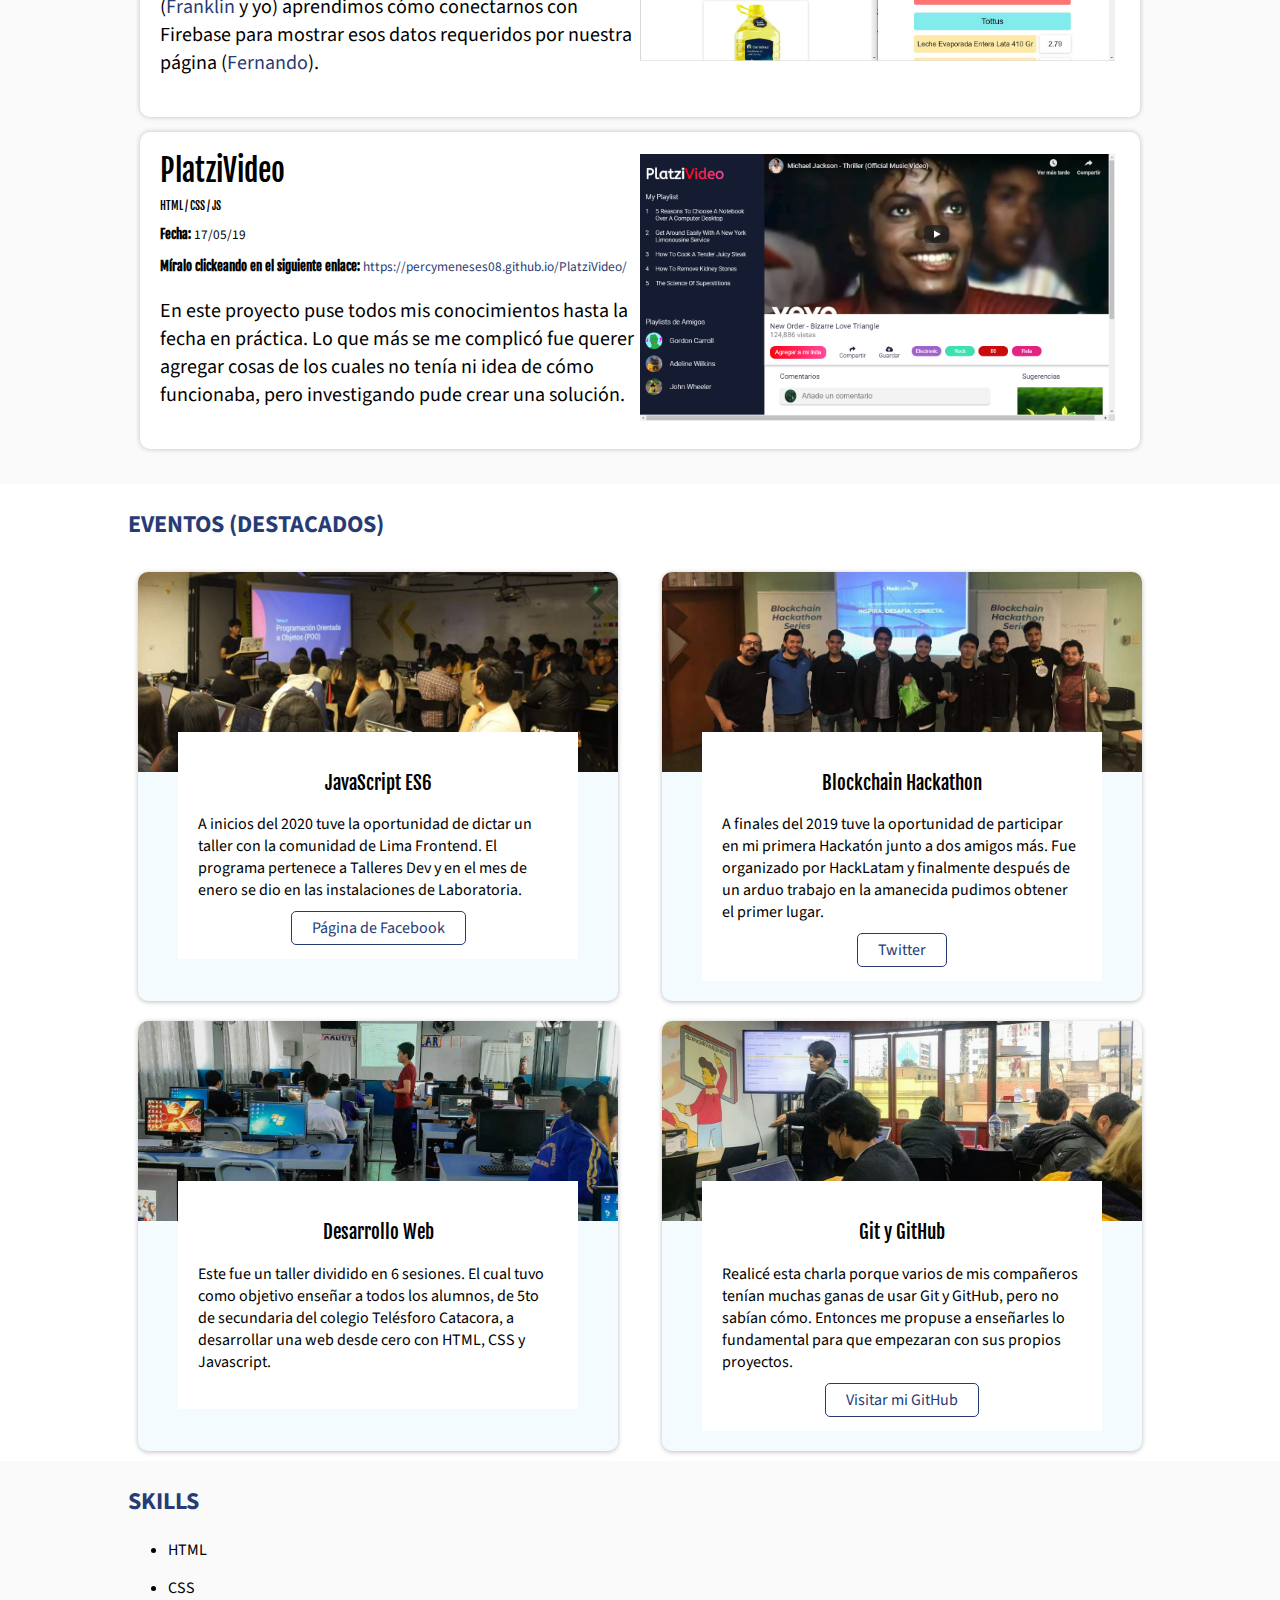
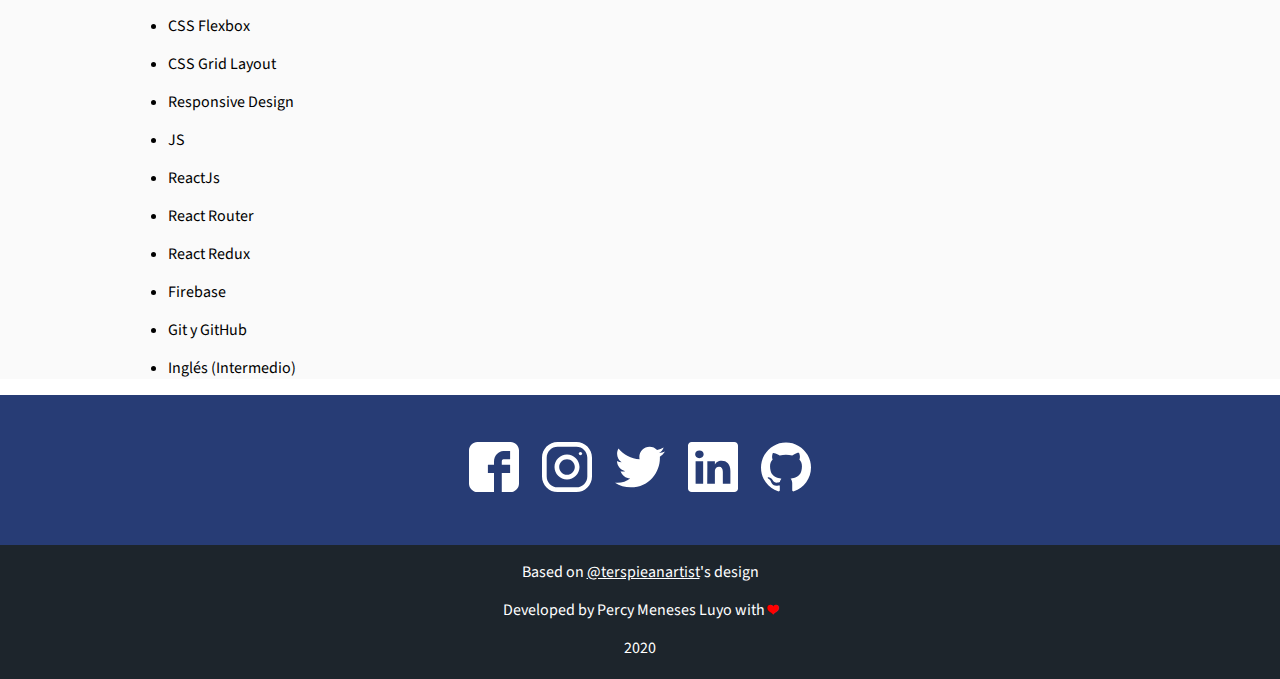
==== commit ce9bbdfc: "hackspace-badge" ====
--- a/index.html
+++ b/index.html
@@ -51,6 +51,21 @@
     <section class="portfolio" id="portafolio">
       <div class="container portfolio">
         <h2 class="project-title">Proyectos (Destacados)</h2>
+        <article class="project Hackspace-badge">
+          <div class="project-details">
+          <h3 class="project-title">Hackspace Badges</h3>
+          <h6 class="project-course">HTML / CSS / JS / ReactJs / React Router</h6>
+          <p class="project-date"><small><strong>Fecha:</strong> 01/11/19</small></p>
+          <p class="project-url"><small><strong>Puedes ver el código en: </strong><a href="https://github.com/percymeneses08/hackspace-files">https://github.com/percymeneses08/hackspace-files</a></small></p>
+          <p class="project-description">
+            En este proyecto puedes crear tu badge con tus datos, para que cuando otras personas te busquen sea mucho más rápido pues,
+            el cuadro de búsqueda también filtra los resultados. Por el momento no está desplegado por falta de tiempo.
+          </p>
+          </div>
+          <figure class="project-image-container">
+            <img class="project-image hackspace-badge" src="images/hackspace-badge//hackspaceBadge-web.png" width="475" alt="captura de pantalla del proyecto en equipo"/>
+          </figure>
+        </article>
         <article class="project Invie">
           <div class="project-details">
           <h3 class="project-title">Guitarras Invie</h3>
@@ -94,20 +109,6 @@
           </div>
           <figure class="project-image-container">
             <img class="project-image platzi-video" src="images/platzi-video-images/platzi-video-page.png" width="475" alt="captura de pantalla de mi proyecto de PlatziVideo"/>
-          </figure>
-        </article>
-        <article class="project">
-          <div class="project-details">
-          <h3 class="project-title">Movie.es</h3>
-          <h6 class="project-course">HTML / CSS / JS</h6>
-          <p class="project-date"><small><strong>Fecha:</strong> 27/02/19</small></p>
-          <p class="project-url"><small><strong>Míralo clickeando en el siguiente enlace: </strong><a href="https://percymeneses08.github.io/Movie.es/">https://percymeneses08.github.io/Movie.es/</a></small></p>
-          <p class="project-description">En este proyecto puse a prueba todos mis conocimientos adquiridos previamente. 
-            Esta vez se me hizo más fácil, no me demoré demasiado, en especial, con el maquetado que realicé con ayuda de
-            CSS Grid, y el Responsive Design.</p>
-          </div>
-          <figure class="project-image-container">
-            <img class="project-image theater" src="images/theater-images/proyectoTheater.png" width="475" alt="captura de pantalla de mi proyecto de CTA"/>
           </figure>
         </article>
         <!-- <article class="project peso">
--- a/css/portfolio-styles.css
+++ b/css/portfolio-styles.css
@@ -467,6 +467,10 @@
     width: 600px;
     margin-left: 10px;
   }
+  .project-image.hackspace-badge {
+    content: url("../images/hackspace-badge/hackspaceBadge-tablet.png");
+    width: 100%;
+  }
   .project-image.compra-facil{
     content: url("../images/compra-facil-images/proyecto-compra-facil-tablet.png");
     width: 100%;
@@ -562,6 +566,10 @@
     justify-content: center;
     display: flex;
   }
+  .project-image.hackspace-badge {
+    content: url("../images/hackspace-badge/hackspaceBadge-mobile.png");
+    width: 100%;
+  }
   .project-image.compra-facil {
     content: url("../images/compra-facil-images/proyecto-compra-facil-mobile.png");
     width: 100%;
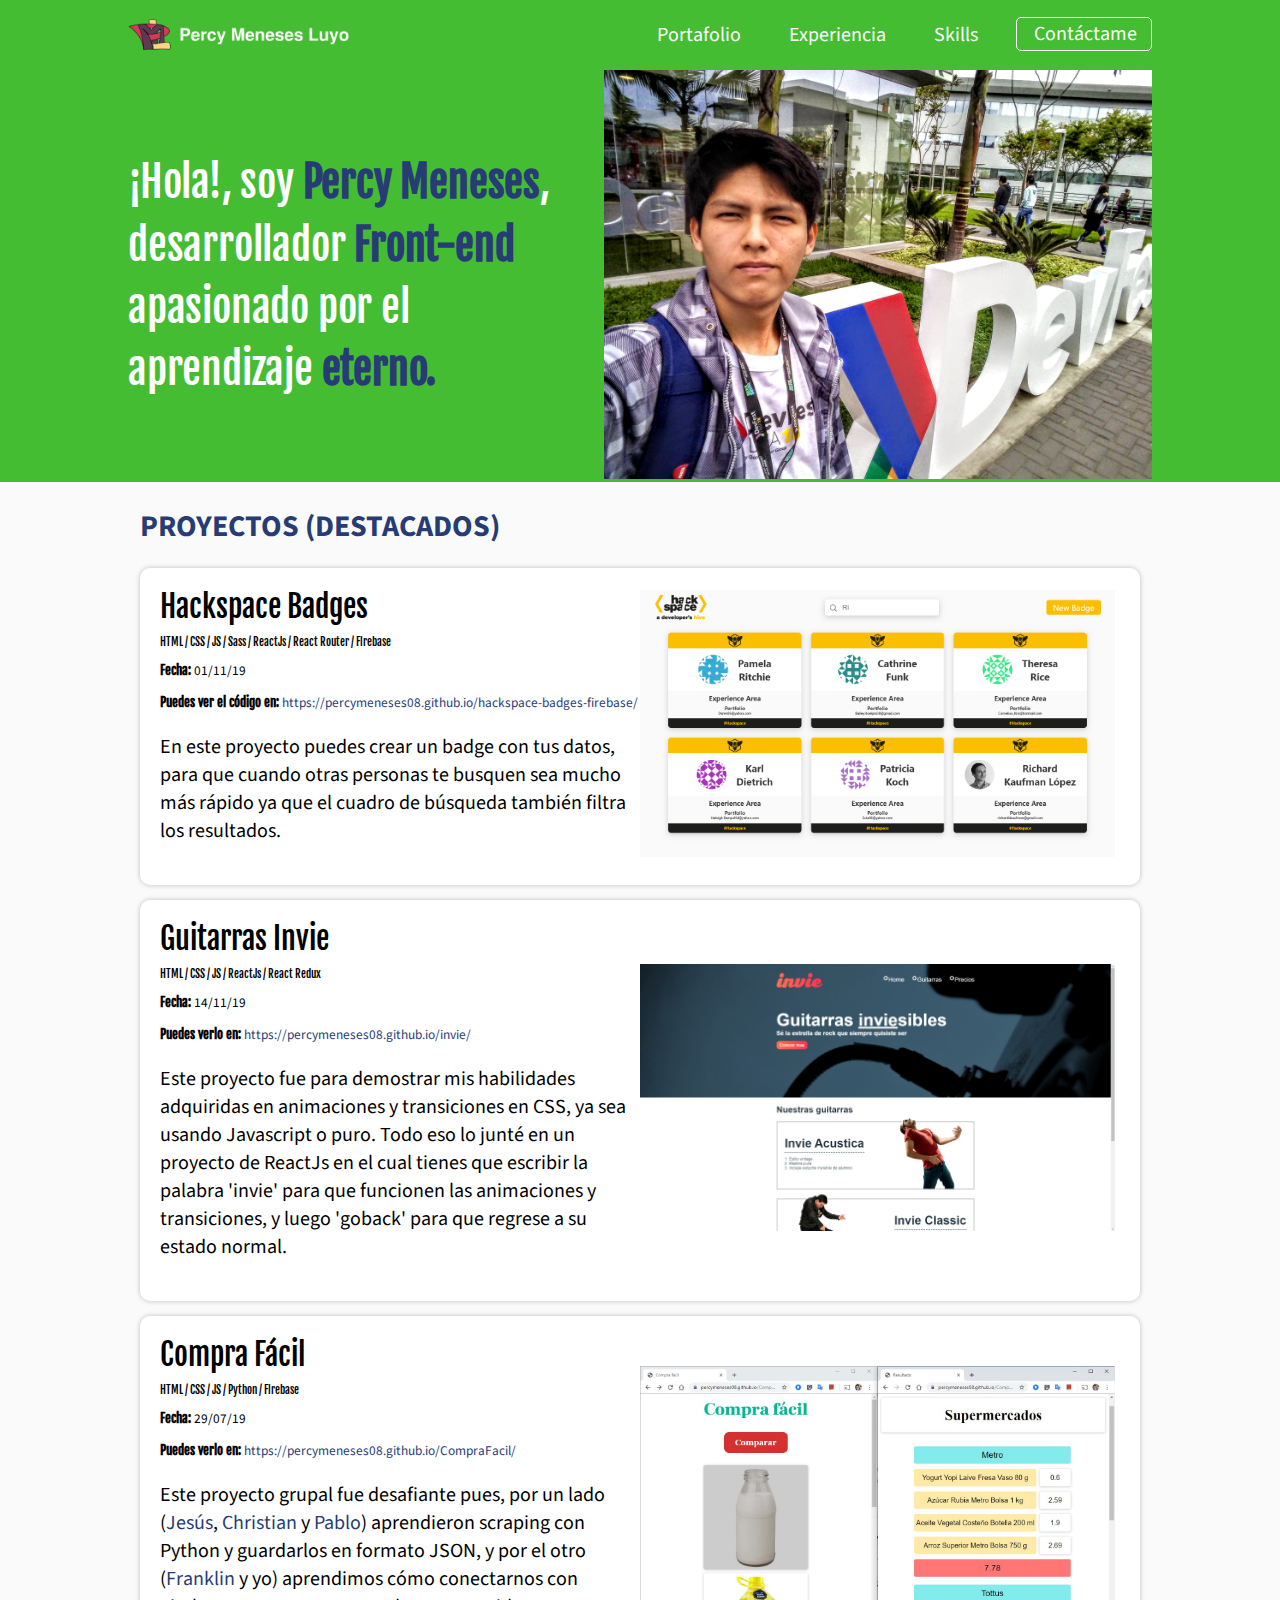
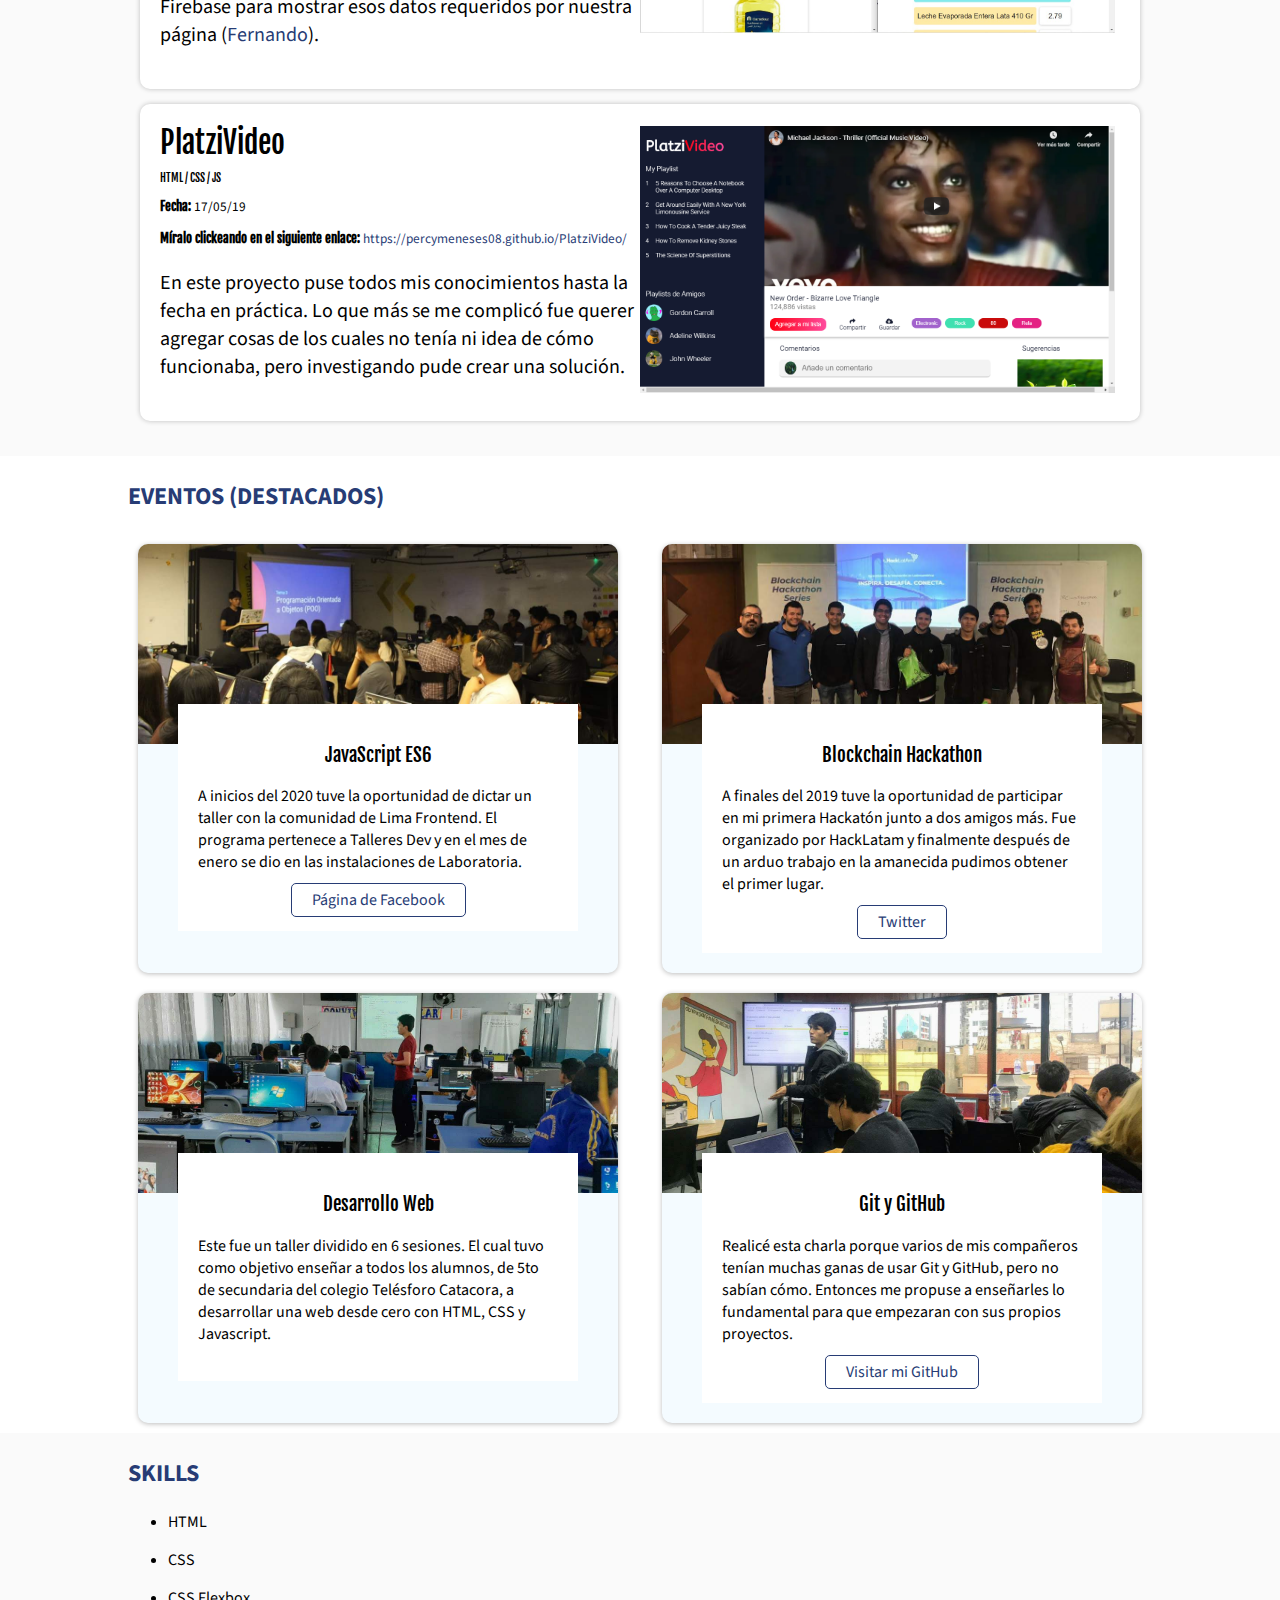
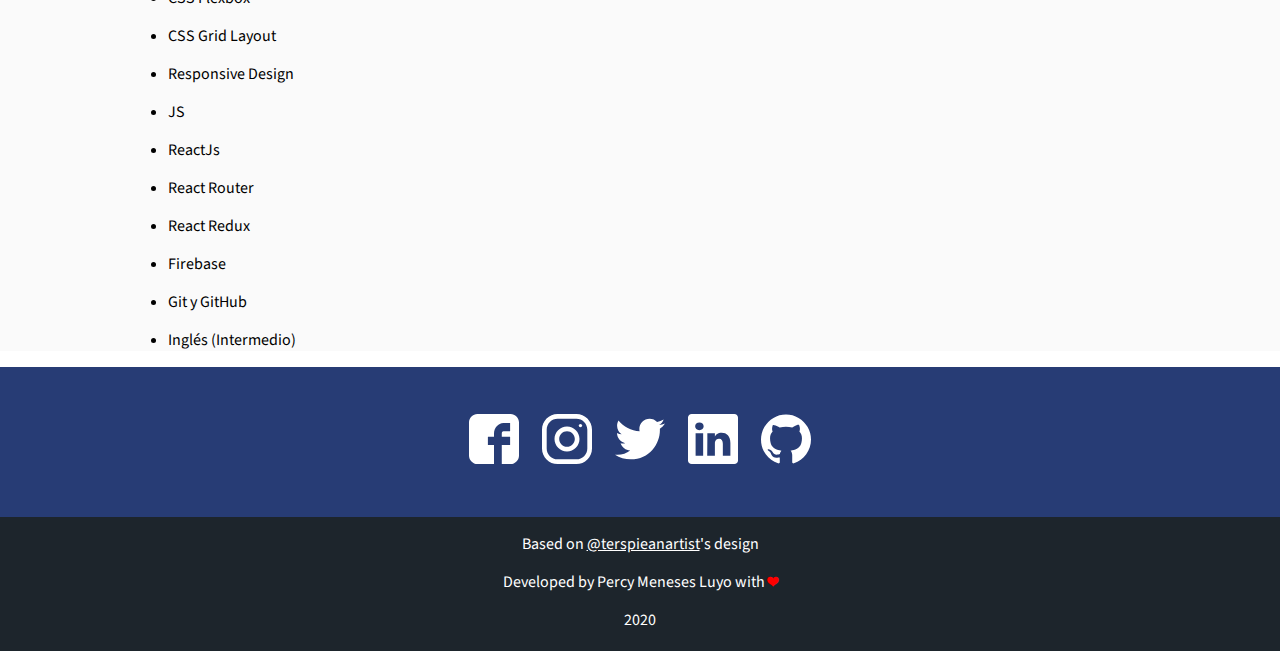
==== commit 10c57b82: "updating url of hackspace-badges" ====
--- a/index.html
+++ b/index.html
@@ -54,12 +54,12 @@
         <article class="project Hackspace-badge">
           <div class="project-details">
           <h3 class="project-title">Hackspace Badges</h3>
-          <h6 class="project-course">HTML / CSS / JS / ReactJs / React Router</h6>
+          <h6 class="project-course">HTML / CSS / JS / Sass / ReactJs / React Router / Firebase</h6>
           <p class="project-date"><small><strong>Fecha:</strong> 01/11/19</small></p>
-          <p class="project-url"><small><strong>Puedes ver el código en: </strong><a href="https://github.com/percymeneses08/hackspace-files">https://github.com/percymeneses08/hackspace-files</a></small></p>
+          <p class="project-url"><small><strong>Puedes ver el código en: </strong><a href="https://percymeneses08.github.io/hackspace-badges-firebase/">https://percymeneses08.github.io/hackspace-badges-firebase/</a></small></p>
           <p class="project-description">
-            En este proyecto puedes crear tu badge con tus datos, para que cuando otras personas te busquen sea mucho más rápido pues,
-            el cuadro de búsqueda también filtra los resultados. Por el momento no está desplegado por falta de tiempo.
+            En este proyecto puedes crear un badge con tus datos, para que cuando otras personas te busquen sea mucho más rápido ya que
+            el cuadro de búsqueda también filtra los resultados.
           </p>
           </div>
           <figure class="project-image-container">
